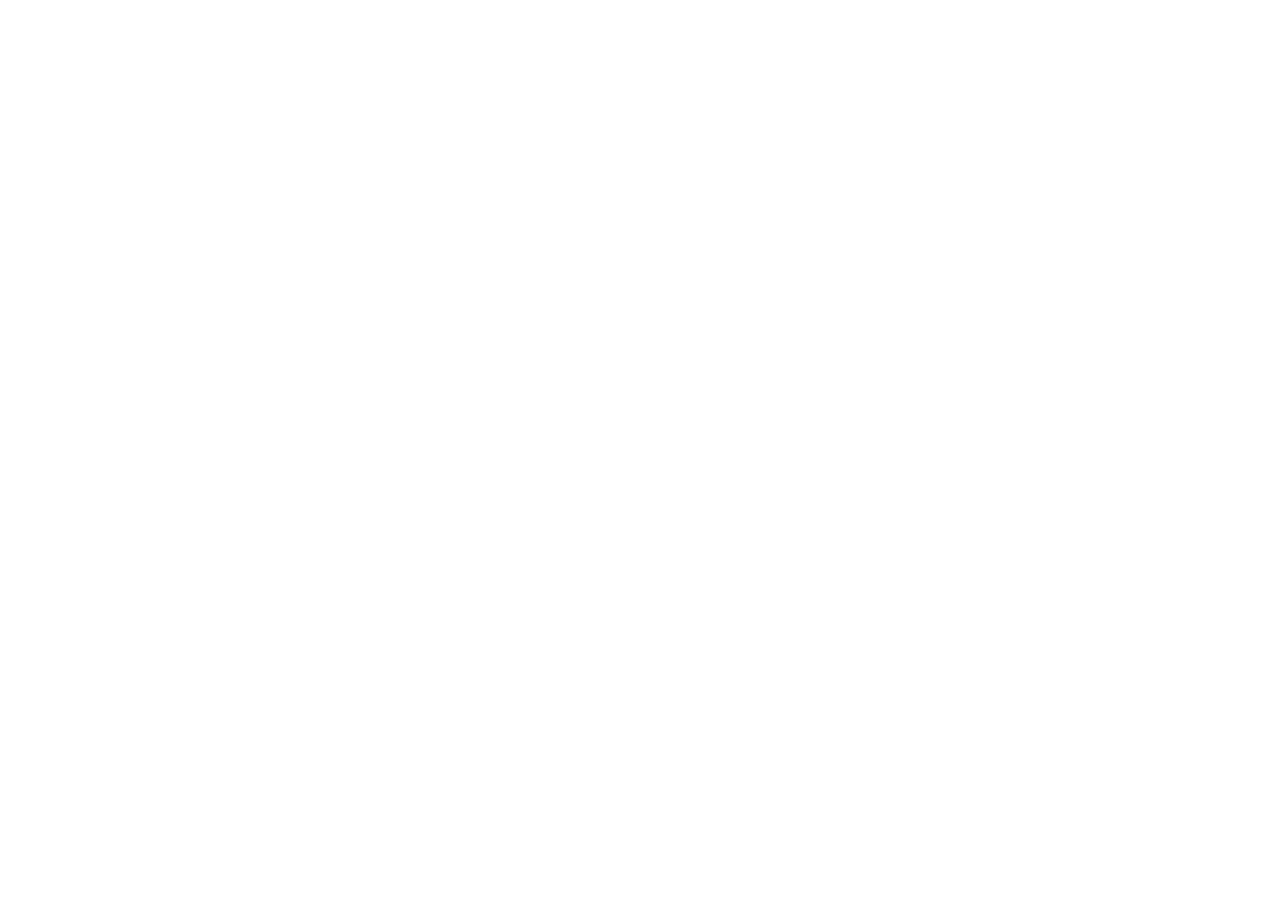
==== index.html @ b9d65237 "START" ====
<!DOCTYPE html>
<html lang="ru">
<head>
    <meta charset="UTF-8">
    <title>Старт верстки сайта</title>
    <meta http-equiv="X-UA-Compatible" content="IE=edge">
	<meta name="viewport" content="width=device-width, initial-scale=1.0">
	<link rel="stylesheet" href="slick/slick-theme.css">
	<link rel="stylesheet" href="slick/slick.css">
	<link rel="stylesheet" href="css/magnific-popup.css">
	<link rel="stylesheet" href="css/style.css">
	<link rel="stylesheet" href="css/media.css">
	<link rel="shortcut icon"  href="favicon.ico">
</head>
<body>
    
    
    
    
    
    
    
    
    
    
    
    
    
    
    
    
    
    
    
    
    
    
    
    
    
    
    
    
    
    
    
    
    <script src="http://code.jquery.com/jquery-3.3.1.min.js" integrity="sha256-FgpCb/KJQlLNfOu91ta32o/NMZxltwRo8QtmkMRdAu8="
          crossorigin="anonymous"></script>
	<script src="slick/slick.min.js"></script>
	<script src="js/jquery.magnific-popup.min.js"></script>
	<script src=""></script>
	<script src="js/custom.js"></script>
</body>
</html>
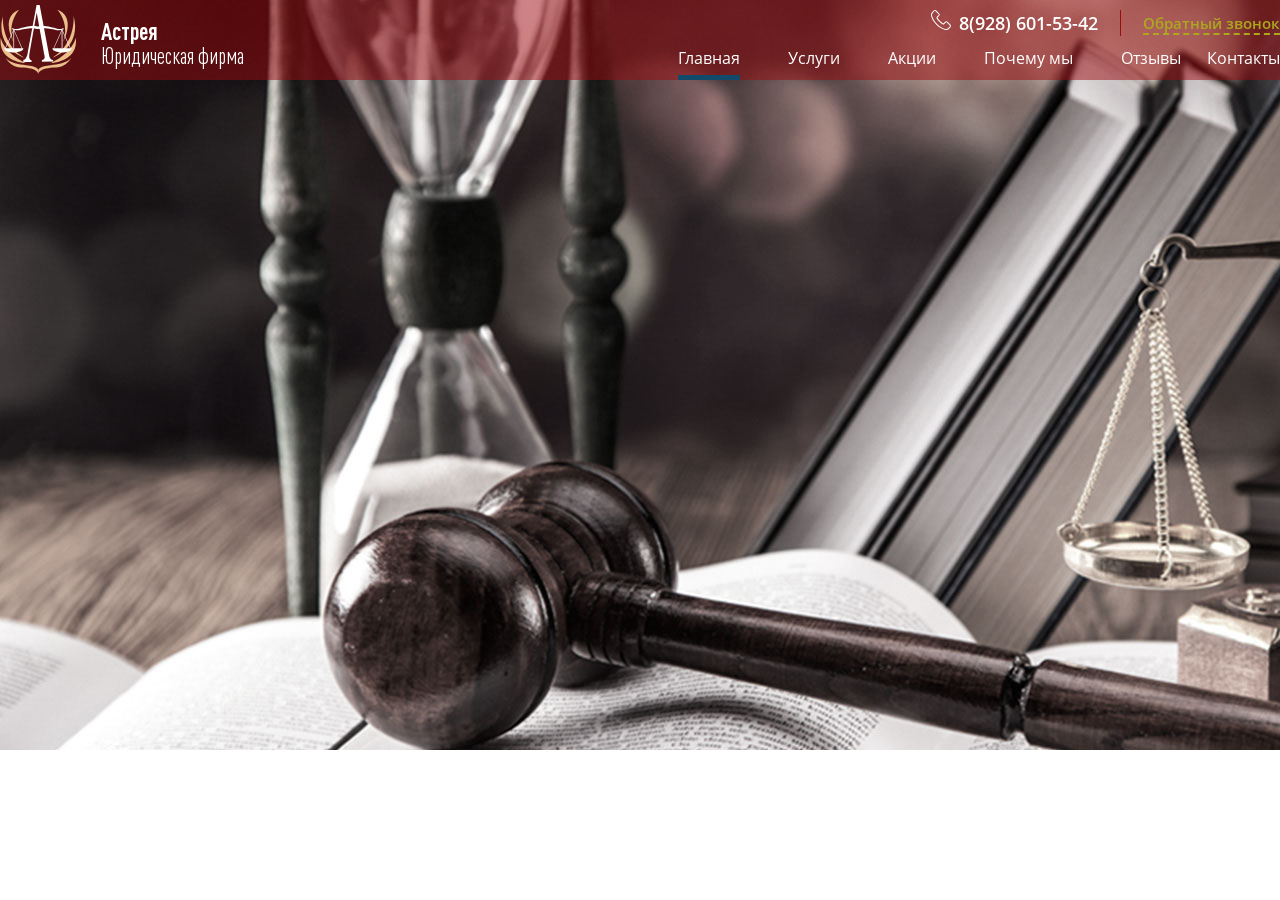
==== commit 31fb147c: "START" ====
--- a/index.html
+++ b/index.html
@@ -13,8 +13,39 @@
 	<link rel="shortcut icon"  href="favicon.ico">
 </head>
 <body>
-    
-    
+	<section id="oneScreen" class="banner-screen">
+	    <header>
+	    	<div class="container flex">
+	    		<div class="logo-block flex">
+	    			<div class="logo"><a href="/"><img src="img/logo.svg" alt=""></a></div>
+	    			<div class="name-company">
+	    				<p>Астрея</p>
+	    				<p>Юридическая фирма</p>
+	    			</div>
+	    		</div>
+	    		<div class="nav-block">
+	    			<div class="phone-num flex">
+	    				<div class="ph"><a href="tel:8(928) 601-53-42"><img src="img/telephone.svg" alt="" class="ico">8(928) 601-53-42</a></div>
+	    				<div class="call-back">
+	    					<a href="">Обратный звонок</a>
+	    				</div>
+	    			</div>
+	    			<div class="main-menu">
+	    				<nav>
+	    					<ul>
+	    						<li class="active"><a href="#oneScreen">Главная</a></li>
+	    						<li><a href="#twoScreen">Услуги</a></li>
+	    						<li><a href="#threeScreen">Акции</a></li>
+	    						<li><a href="#fourScreen">Почему мы</a></li>
+	    						<li><a href="#fiveScreen">Отзывы</a></li>
+	    						<li><a href="#sixScreen">Контакты</a></li>
+	    					</ul>
+	    				</nav>
+	    			</div>
+	    		</div>
+	    	</div>
+	    </header>
+    </section>
     
     
     
--- a/css/style.css
+++ b/css/style.css
@@ -0,0 +1,315 @@
+/* NORMALIZE */
+/* ================================================ */
+html, body, div, span, applet, main, object, iframe, h1, h2, h3, h4, h5, h6, p, blockquote, pre, a, abbr, acronym, address, big, cite, code, del, dfn, em, img, ins, kbd, q, s, samp, small, strike, strong, sub, sup, tt, var, b, u, i, center, dl, dt, dd, ol, ul, li, fieldset, form, label, legend, table, caption, tbody, tfoot, thead, tr, th, td, article, aside, canvas, details, embed, figure, figcaption, footer, header, hgroup, menu, nav, output, ruby, section, summary, time, mark, audio, video {
+  margin: 0;
+  padding: 0;
+  border: 0;
+  font-size: 100%;
+}
+
+/* HTML5 display-role reset for older browsers */
+article, aside, details, main, figcaption, figure, footer, header, hgroup, menu, nav, section {
+  display: block;
+}
+
+body {
+  margin: 0px;
+  padding: 0px;
+  font-family: Arial, Tahoma, sans-serif;
+  line-height: 1;
+  background-color: #ffffff;
+  height: 100%;
+  position: relative;
+  font-size: 14px;
+  -webkit-font-smoothing: antialiased;
+  -moz-osx-font-smoothing: grayscale;
+}
+
+blockquote, q {
+  quotes: none;
+}
+
+blockquote:before, blockquote:after {
+  content: "";
+  content: none;
+}
+
+q:before, q:after {
+  content: "";
+  content: none;
+}
+
+table {
+  border-collapse: collapse;
+  border-width: 0px;
+  padding: 0px;
+  margin: 0px;
+}
+
+html {
+  height: 100%;
+  -webkit-text-size-adjust: none;
+  -ms-text-size-adjust: none;
+}
+
+input, textarea {
+  color: #333;
+  outline: none;
+  border-radius: 0;
+  -moz-border-radius: 0;
+  -webkit-border-radius: 0;
+  -webkit-appearance: none;
+}
+
+input[type="button"], input[type="submit"] {
+  cursor: pointer;
+  -webkit-appearance: none;
+  outline: none;
+}
+
+button {
+  cursor: pointer;
+  -webkit-appearance: none;
+  outline: none;
+}
+
+td, form {
+  margin: 0px;
+  padding: 0px;
+}
+
+a {
+  color: #000100;
+  transition: all 0.3s linear;
+  text-decoration: none;
+  outline: none;
+  -webkit-tap-highlight-color: transparent;
+  -webkit-tap-highlight-color: transparent;
+}
+
+* {
+  box-sizing: border-box;
+}
+
+*:before, *:after {
+  box-sizing: border-box;
+}
+
+.clearfix:after {
+  content: "";
+  display: block;
+  height: 0;
+  clear: both;
+  visibility: hidden;
+}
+
+@font-face {
+  font-family: "Open Sans";
+  src: url("../fonts/OpenSans-Bold.eot");
+  src: url("../fonts/OpenSans-Bold.eot") format("eot"), url("../fonts/OpenSans-Bold.ttf") format("truetype");
+  font-weight: bold;
+  font-style: normal;
+}
+@font-face {
+  font-family: "Open Sans";
+  src: url("../fonts/OpenSans-Italic.eot");
+  src: url("../fonts/OpenSans-Italic.eot") format("eot"), url("../fonts/OpenSans-Italic.ttf") format("truetype");
+  font-weight: normal;
+  font-style: italic;
+}
+@font-face {
+  font-family: "Open Sans";
+  src: url("../fonts/OpenSans-Light.eot");
+  src: url("../fonts/OpenSans-Light.eot") format("eot"), url("../fonts/OpenSans-Light.ttf") format("truetype");
+  font-weight: 300;
+  font-style: normal;
+}
+@font-face {
+  font-family: "Open Sans";
+  src: url("../fonts/OpenSans-Regular.eot");
+  src: url("../fonts/OpenSans-Regular.eot") format("eot"), url("../fonts/OpenSans-Regular.ttf") format("truetype");
+  font-weight: normal;
+  font-style: normal;
+}
+@font-face {
+  font-family: "Open Sans";
+  src: url("../fonts/OpenSans-SemiBold.eot");
+  src: url("../fonts/OpenSans-SemiBold.eot") format("eot"), url("../fonts/OpenSans-SemiBold.ttf") format("truetype");
+  font-weight: 600;
+  font-style: normal;
+}
+@font-face {
+  font-family: "DIN Pro Condensed";
+  src: url("../fonts/DINPro-CondensedBold.eot");
+  src: url("../fonts/DINPro-CondensedBold.eot") format("eot"), url("../fonts/DINPro-CondensedBold.ttf") format("truetype");
+  font-weight: 600;
+  font-style: normal;
+}
+@font-face {
+  font-family: "DIN Pro Condensed";
+  src: url("../fonts/DINPro-CondensedRegular.eot");
+  src: url("../fonts/DINPro-CondensedRegular.eot") format("eot"), url("../fonts/DINPro-CondensedRegular.ttf") format("truetype");
+  font-weight: normal;
+  font-style: normal;
+}
+@font-face {
+  font-family: "Philosopher";
+  src: url("../fonts/Philosopher-Bold.eot");
+  src: url("../fonts/Philosopher-Bold.eot") format("eot"), url("../fonts/Philosopher-Bold.ttf") format("truetype");
+  font-weight: bold;
+  font-style: normal;
+}
+body {
+  font-family: "Open Sans", Tahoma, sans-serif;
+  line-height: 1.5em;
+  background-color: #ffffff;
+  height: 100%;
+  position: relative;
+  font-size: 1rem;
+  -webkit-font-smoothing: antialiased;
+  -moz-osx-font-smoothing: grayscale;
+}
+
+.flex {
+  display: flex;
+  justify-content: space-between;
+  align-items: center;
+}
+
+.container {
+  max-width: 1280px;
+  width: 100%;
+  margin-left: auto;
+  margin-right: auto;
+}
+
+.ttl {
+  text-align: center;
+  margin-left: auto;
+  margin-right: auto;
+}
+.ttl h1 {
+  font-size: 3.25rem;
+  font-weight: bold;
+}
+.ttl h2 {
+  font-size: 1.5625rem;
+  font-weight: bold;
+}
+.ttl h3 {
+  font-size: 1.125rem;
+  font-weight: bold;
+}
+
+.btn {
+  text-align: center;
+  margin-left: auto;
+  margin-right: auto;
+}
+.btn button {
+  font-size: 1rem;
+  font-weight: 600;
+}
+
+section.banner-screen {
+  color: #fff;
+  width: 100%;
+  background: url(../img/bg-1.jpg);
+  min-height: 750px;
+}
+section.banner-screen header {
+  min-height: 80px;
+  background: rgba(158, 11, 15, 0.5);
+}
+section.banner-screen header .logo-block {
+  margin-top: 5px;
+}
+section.banner-screen header .logo-block .name-company {
+  margin-left: 25px;
+}
+section.banner-screen header .logo-block .name-company p:first-child {
+  font-family: "DIN Pro Condensed";
+  font-size: 24px;
+  font-weight: bold;
+  line-height: 28px;
+}
+section.banner-screen header .logo-block .name-company p {
+  font-family: "DIN Pro Condensed";
+  font-size: 22px;
+  font-weight: 400;
+  line-height: 23px;
+}
+section.banner-screen header .nav-block .phone-num {
+  justify-content: flex-end;
+}
+section.banner-screen header .nav-block .phone-num .ph a {
+  color: #ffffff;
+  font-family: "Open Sans";
+  font-size: 18px;
+  font-weight: 600;
+  line-height: 21px;
+  transition: all 0.4s;
+}
+section.banner-screen header .nav-block .phone-num .ph a:hover {
+  color: #c4e4ff;
+  text-decoration: underline;
+}
+section.banner-screen header .nav-block .phone-num .ph .ico {
+  margin-right: 8px;
+}
+section.banner-screen header .nav-block .phone-num .call-back a {
+  color: #aba81d;
+  font-family: "Open Sans";
+  font-size: 15px;
+  font-weight: 600;
+  line-height: 18px;
+  border-bottom: 2px dashed #aba81d;
+  transition: all 0.4s;
+}
+section.banner-screen header .nav-block .phone-num .call-back a:hover {
+  color: #f1ee60;
+  border-bottom: 2px dashed #f1ee60;
+}
+section.banner-screen header .nav-block .phone-num > div:last-child {
+  padding-left: 22px;
+}
+section.banner-screen header .nav-block .phone-num > div:first-child {
+  padding-right: 22px;
+  border-right: 1px solid #9e0b0f;
+}
+section.banner-screen header .nav-block .main-menu {
+  margin-top: 10px;
+}
+section.banner-screen header .nav-block .main-menu nav ul li {
+  list-style: none;
+  margin: 0 22px;
+  display: inline-block;
+  transition: all 0.4s;
+  position: relative;
+}
+section.banner-screen header .nav-block .main-menu nav ul li a {
+  color: #ffffff;
+  font-family: "Open Sans";
+  line-height: 19px;
+}
+section.banner-screen header .nav-block .main-menu nav ul li:last-child {
+  margin: 0;
+}
+section.banner-screen header .nav-block .main-menu nav ul li.active:before {
+  position: absolute;
+  content: "";
+  left: 0;
+  right: 0;
+  bottom: -10px;
+  height: 5px;
+  background: #124a6b;
+}
+section.banner-screen header .nav-block .main-menu nav ul li:hover:before {
+  position: absolute;
+  content: "";
+  left: 0;
+  right: 0;
+  bottom: -10px;
+  height: 5px;
+  background: #124a6b;
+}
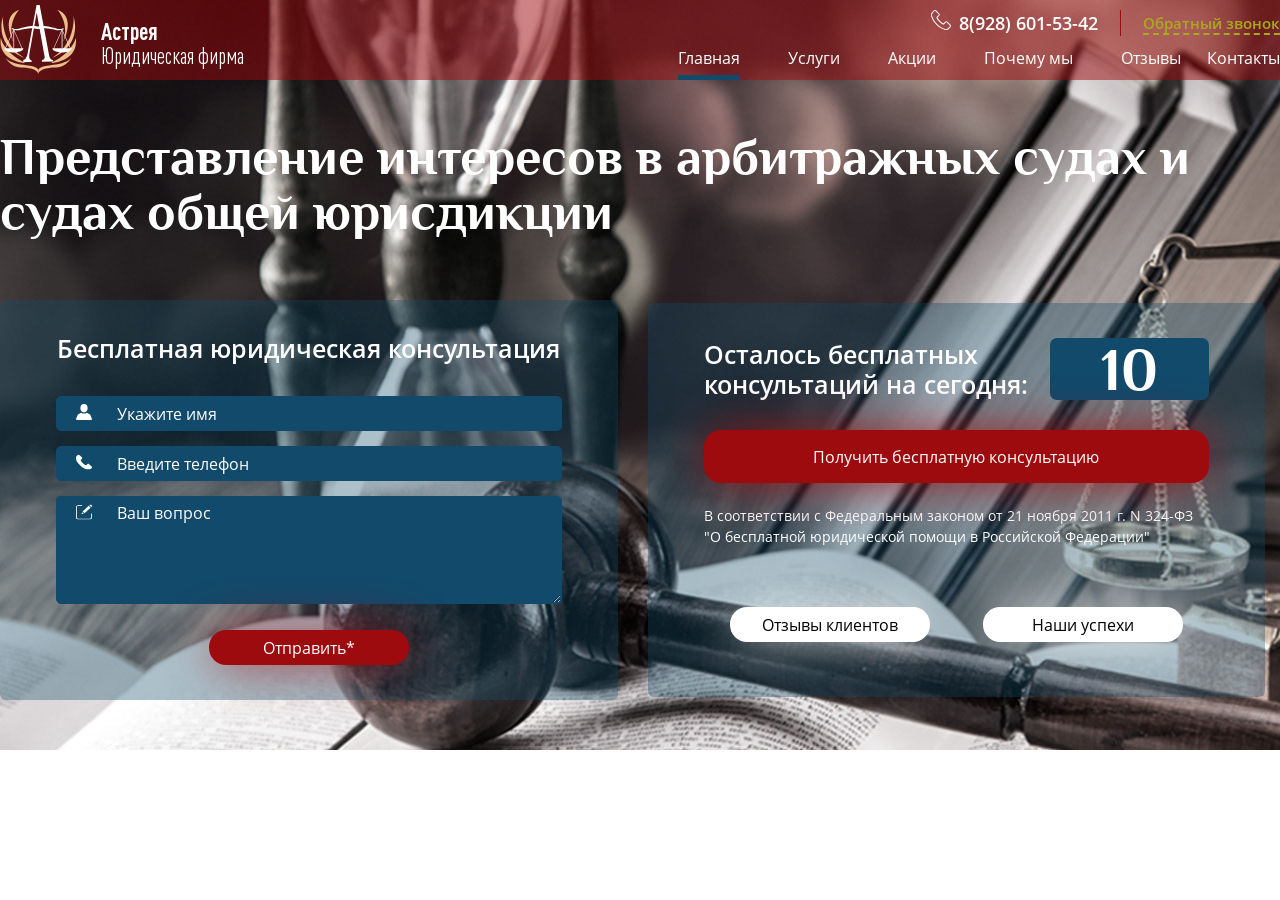
==== commit 29f5b9a1: "14122018" ====
--- a/index.html
+++ b/index.html
@@ -45,6 +45,44 @@
 	    		</div>
 	    	</div>
 	    </header>
+	    <div class="one-screen-banner">
+	    	<div class="container">
+	    		<div class="ttl main-ttl">
+	    			<h1>Представление интересов в арбитражных судах и судах общей юрисдикции</h1>
+	    		</div>
+	    		<div class="forms-block flex">
+	    			<div class="form-pol">
+	    				<form action="">
+		    				<div class="ttl form-ttl">
+		    					<h2>Бесплатная юридическая консультация</h2>
+		    				</div>
+		    				<fieldset><span><img src="img/usr.svg" alt=""></span><input type="text" placeholder="Укажите имя"></fieldset>
+		    				<fieldset><span><img src="img/call-answer.svg" alt=""></span><input type="text" placeholder="Введите телефон"></fieldset>
+		    				<fieldset><span><img src="img/edit.svg" alt=""></span><textarea name="" placeholder="Ваш вопрос"></textarea></fieldset>
+		    				<div class="btn">
+		    					<button>Отправить*</button>
+		    				</div>
+	    				</form>
+	    			</div>
+	    			<div class="form-pol">
+	    				<div class="info-block">
+	    					<div class="orders flex">
+	    						<span class="desc"><h2>Осталось бесплатных<br>консультаций на сегодня:</h2></span>
+	    						<span class="num">10</span>
+	    					</div>
+	    					<div class="btn-info">
+	    						<div class="btn"><button>Получить бесплатную консультацию</button></div>
+	    						<p class="offer">В соответствии с Федеральным законом от 21 ноября 2011 г. N 324-ФЗ "О бесплатной юридической помощи в Российской Федерации"</p>
+	    					</div>
+	    					<div class="btns flex">
+	    						<div class="btn btn-fast"><button>Отзывы клиентов</button></div>
+	    						<div class="btn btn-fast"><button>Наши успехи</button></div>
+	    					</div>
+	    				</div>
+	    			</div>
+	    		</div>
+	    	</div>
+	    </div>
     </section>
     
     
--- a/css/style.css
+++ b/css/style.css
@@ -159,6 +159,46 @@
   font-weight: bold;
   font-style: normal;
 }
+input::-webkit-input-placeholder {
+  color: #fff;
+  font-size: 1rem;
+}
+
+input::-moz-placeholder {
+  color: #fff;
+  font-size: 1rem;
+}
+
+input:-moz-placeholder {
+  color: #fff;
+  font-size: 1rem;
+}
+
+input:-ms-input-placeholder {
+  color: #fff;
+  font-size: 1rem;
+}
+
+textarea::-webkit-input-placeholder {
+  color: #fff;
+  font-size: 1rem;
+}
+
+textarea::-moz-placeholder {
+  color: #fff;
+  font-size: 1rem;
+}
+
+textarea:-moz-placeholder {
+  color: #fff;
+  font-size: 1rem;
+}
+
+textarea:-ms-input-placeholder {
+  color: #fff;
+  font-size: 1rem;
+}
+
 body {
   font-family: "Open Sans", Tahoma, sans-serif;
   line-height: 1.5em;
@@ -184,7 +224,7 @@
 }
 
 .ttl {
-  text-align: center;
+  text-align: left;
   margin-left: auto;
   margin-right: auto;
 }
@@ -194,11 +234,24 @@
 }
 .ttl h2 {
   font-size: 1.5625rem;
-  font-weight: bold;
+  font-weight: 600;
+  line-height: 1.625rem;
 }
 .ttl h3 {
   font-size: 1.125rem;
   font-weight: bold;
+}
+
+.main-ttl h1 {
+  color: #ffffff;
+  font-family: Philosopher;
+  font-weight: bold;
+  line-height: 55px;
+}
+
+.offer {
+  font-size: 14px;
+  line-height: 1.5;
 }
 
 .btn {
@@ -207,8 +260,58 @@
   margin-right: auto;
 }
 .btn button {
-  font-size: 1rem;
-  font-weight: 600;
+  background: #9e0b0f;
+  min-width: 200px;
+  display: inline-block;
+  font-family: 'interstate', monospace;
+  color: #fff;
+  font-size: 1rem;
+  font-family: "Open Sans";
+  border: none;
+  text-align: center;
+  text-decoration: none;
+  position: relative;
+  z-index: 1;
+  height: 35px;
+  border-radius: 17px;
+  overflow: hidden;
+  box-shadow: 0 0 50px -5px #9e0b0f;
+  transition: box-shadow 6s;
+}
+.btn button:after, .btn button:before {
+  content: '';
+  position: absolute;
+  left: -50%;
+  right: -50%;
+  height: 0;
+  padding-bottom: 200%;
+  background: #7b171a;
+  top: 0;
+  z-index: -1;
+  border-radius: 230px;
+  transition: background 6s, -webkit-transform 2.5s;
+  transition: transform 2.5s, background 6s;
+  transition: transform 2.5s, background 6s, -webkit-transform 2.5s;
+}
+.btn button:after {
+  border-top-right-radius: 40%;
+  border-bottom-left-radius: 40%;
+  -webkit-transform: translate3d(-5%, 6em, 0) rotate(-45deg);
+          transform: translate3d(-5%, 6em, 0) rotate(-45deg);
+}
+.btn button:before {
+  border-bottom-right-radius: 40%;
+  border-top-left-radius: 40%;
+  -webkit-transform: translate3d(5%, 6em, 0) rotate(0deg);
+          transform: translate3d(5%, 6em, 0) rotate(0deg);
+}
+.btn button:hover, .btn button:focus {
+  box-shadow: 0 0 50px -5px #3f0406;
+}
+.btn button:hover:before, .btn button:hover:after, .btn button:focus:before, .btn button:focus:after {
+  -webkit-transform: translate3d(0, -5em, 0) rotate(180deg);
+          transform: translate3d(0, -5em, 0) rotate(180deg);
+  background: #7b171a;
 }
 
 section.banner-screen {
@@ -313,3 +416,115 @@
   height: 5px;
   background: #124a6b;
 }
+section.banner-screen .one-screen-banner .main-ttl {
+  margin-top: 50px;
+}
+section.banner-screen .one-screen-banner .forms-block {
+  margin-top: 60px;
+}
+section.banner-screen .one-screen-banner .forms-block .form-pol {
+  width: 50%;
+  min-height: 394px;
+  border-radius: 6px;
+  background-color: rgba(18, 74, 105, 0.35);
+  margin-right: 15px;
+  padding: 35px 56px;
+}
+section.banner-screen .one-screen-banner .forms-block .form-pol form {
+  display: flex;
+  flex-direction: column;
+}
+section.banner-screen .one-screen-banner .forms-block .form-pol form input {
+  width: 100%;
+  height: 35px;
+  border-radius: 5px;
+  border: 1px solid #124a6b;
+  background-color: #124a6b;
+  margin-bottom: 15px;
+  padding: 0 10px 0 60px;
+  color: #fff;
+  font-size: 16px;
+  font-family: "Open Sans";
+}
+section.banner-screen .one-screen-banner .forms-block .form-pol form textarea {
+  width: 100%;
+  height: 108px;
+  border-radius: 5px;
+  border: 1px solid #124a6b;
+  background-color: #124a6b;
+  margin-bottom: 20px;
+  padding: 5px 10px 0 60px;
+  color: #fff;
+  font-size: 16px;
+  font-family: "Open Sans";
+}
+section.banner-screen .one-screen-banner .forms-block .form-pol form fieldset {
+  position: relative;
+}
+section.banner-screen .one-screen-banner .forms-block .form-pol form fieldset span {
+  position: absolute;
+  top: 6px;
+  left: 20px;
+}
+section.banner-screen .one-screen-banner .forms-block .form-pol form .form-ttl {
+  margin-bottom: 35px;
+}
+section.banner-screen .one-screen-banner .forms-block .form-pol:first-child {
+  margin-right: 15px;
+}
+section.banner-screen .one-screen-banner .forms-block .form-pol:last-child {
+  margin-left: 15px;
+}
+section.banner-screen .one-screen-banner .info-block .orders .desc h2 {
+  font-family: "Open Sans";
+  font-size: 25px;
+  font-weight: 600;
+  line-height: 26px;
+  line-height: 1.9rem;
+}
+section.banner-screen .one-screen-banner .info-block .orders .num {
+  font-family: Philosopher;
+  font-size: 61px;
+  font-weight: 700;
+  line-height: 64px;
+  width: 159px;
+  height: 62px;
+  border-radius: 7px;
+  background-color: #124a6b;
+  text-align: center;
+}
+section.banner-screen .one-screen-banner .info-block .btn-info {
+  margin-top: 30px;
+}
+section.banner-screen .one-screen-banner .info-block .btn-info .btn button {
+  width: 100%;
+  height: 53px;
+  border-radius: 17px;
+  background-color: #9e0b0f;
+}
+section.banner-screen .one-screen-banner .info-block .btn-info .offer {
+  margin-top: 22px;
+}
+section.banner-screen .one-screen-banner .info-block .btns {
+  margin-top: 60px;
+}
+section.banner-screen .one-screen-banner .info-block .btns .btn-fast button {
+  background: #fff;
+  color: #000;
+  box-shadow: 0 0 50px -5px #fff;
+}
+section.banner-screen .one-screen-banner .info-block .btns .btn-fast button:after, section.banner-screen .one-screen-banner .info-block .btns .btn-fast button:before {
+  content: '';
+  position: absolute;
+  left: -50%;
+  right: -50%;
+  height: 0;
+  padding-bottom: 200%;
+  background: #d8e9ff;
+  top: 0;
+  z-index: -1;
+  border-radius: 230px;
+  transition: background 6s, -webkit-transform 2.5s;
+  transition: transform 2.5s, background 6s;
+  transition: transform 2.5s, background 6s, -webkit-transform 2.5s;
+}
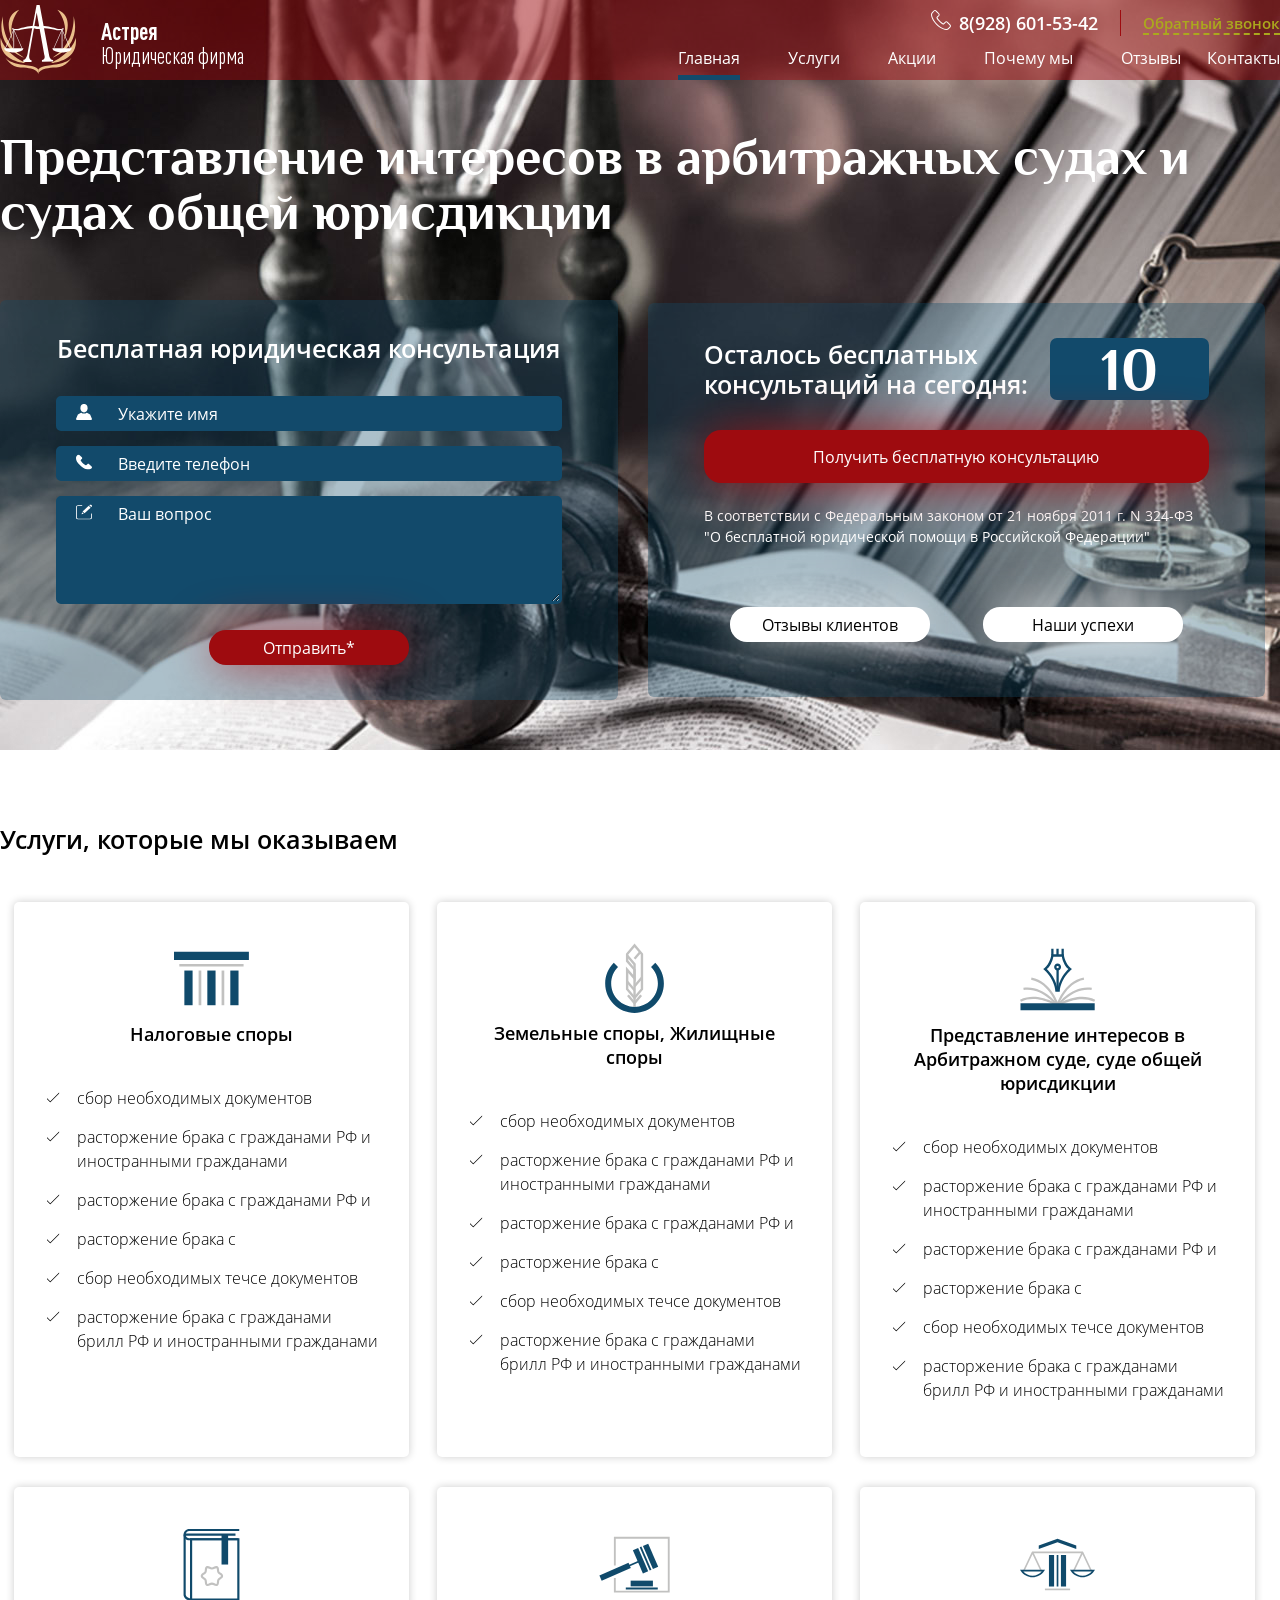
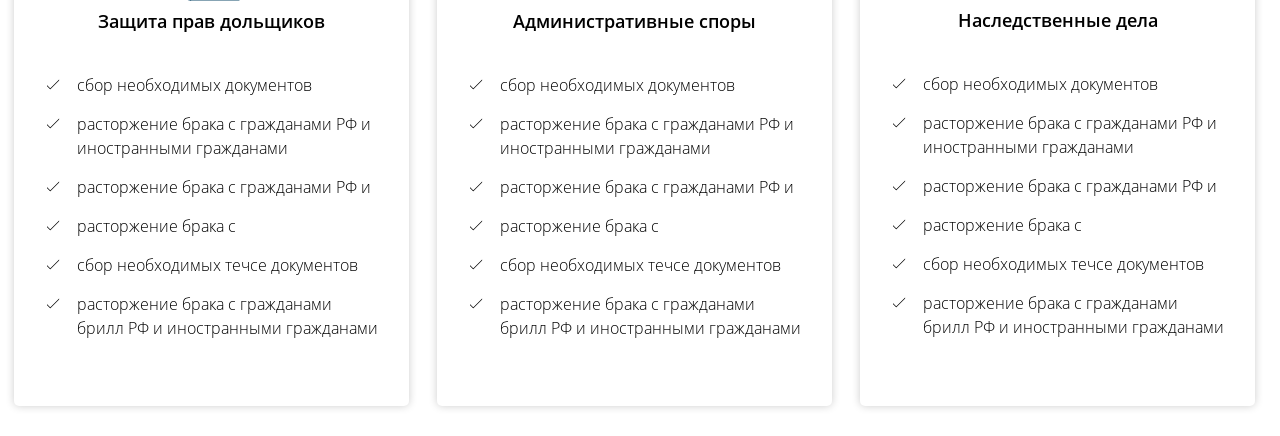
==== commit d60f415d: "14122018" ====
--- a/index.html
+++ b/index.html
@@ -84,6 +84,111 @@
 	    	</div>
 	    </div>
     </section>
+    <section id="twoScreen" class="services">
+    	<div class="container">
+    		<div class="ttl marg-block">
+    			<h2>Услуги, которые мы оказываем</h2>
+    		</div>
+    		<div class="service-flex marg-ttl">
+    			<div class="item">
+    				<div class="ico"><img src="img/ico-1.svg" alt=""></div>
+    				<div class="ttl">
+    					<h3>Налоговые споры</h3>
+    				</div>
+    				<div class="list">
+    					<ul>
+    						<li>сбор необходимых документов</li>
+    						<li>расторжение брака с гражданами РФ и иностранными гражданами</li>
+    						<li>расторжение брака с гражданами РФ и</li>
+    						<li>расторжение брака с</li>
+    						<li>сбор необходимых течсе документов</li>
+    						<li>расторжение брака с гражданами брилл РФ и иностранными гражданами</li>
+    					</ul>
+    				</div>
+    			</div>
+    			<div class="item">
+    				<div class="ico"><img src="img/ico-2.svg" alt=""></div>
+    				<div class="ttl">
+    					<h3>Земельные споры, Жилищные споры</h3>
+    				</div>
+    				<div class="list">
+    					<ul>
+    						<li>сбор необходимых документов</li>
+    						<li>расторжение брака с гражданами РФ и иностранными гражданами</li>
+    						<li>расторжение брака с гражданами РФ и</li>
+    						<li>расторжение брака с</li>
+    						<li>сбор необходимых течсе документов</li>
+    						<li>расторжение брака с гражданами брилл РФ и иностранными гражданами</li>
+    					</ul>
+    				</div>
+    			</div>
+    			<div class="item">
+    				<div class="ico"><img src="img/ico-3.svg" alt=""></div>
+    				<div class="ttl">
+    					<h3>Представление интересов в Арбитражном суде, суде общей юрисдикции</h3>
+    				</div>
+    				<div class="list">
+    					<ul>
+    						<li>сбор необходимых документов</li>
+    						<li>расторжение брака с гражданами РФ и иностранными гражданами</li>
+    						<li>расторжение брака с гражданами РФ и</li>
+    						<li>расторжение брака с</li>
+    						<li>сбор необходимых течсе документов</li>
+    						<li>расторжение брака с гражданами брилл РФ и иностранными гражданами</li>
+    					</ul>
+    				</div>
+    			</div>
+    			<div class="item">
+    				<div class="ico"><img src="img/ico-4.svg" alt=""></div>
+    				<div class="ttl">
+    					<h3>Защита прав дольщиков</h3>
+    				</div>
+    				<div class="list">
+    					<ul>
+    						<li>сбор необходимых документов</li>
+    						<li>расторжение брака с гражданами РФ и иностранными гражданами</li>
+    						<li>расторжение брака с гражданами РФ и</li>
+    						<li>расторжение брака с</li>
+    						<li>сбор необходимых течсе документов</li>
+    						<li>расторжение брака с гражданами брилл РФ и иностранными гражданами</li>
+    					</ul>
+    				</div>
+    			</div>
+    			<div class="item">
+    				<div class="ico"><img src="img/ico-5.svg" alt=""></div>
+    				<div class="ttl">
+    					<h3>Административные споры</h3>
+    				</div>
+    				<div class="list">
+    					<ul>
+    						<li>сбор необходимых документов</li>
+    						<li>расторжение брака с гражданами РФ и иностранными гражданами</li>
+    						<li>расторжение брака с гражданами РФ и</li>
+    						<li>расторжение брака с</li>
+    						<li>сбор необходимых течсе документов</li>
+    						<li>расторжение брака с гражданами брилл РФ и иностранными гражданами</li>
+    					</ul>
+    				</div>
+    			</div>
+    			<div class="item">
+    				<div class="ico"><img src="img/ico-6.svg" alt=""></div>
+    				<div class="ttl">
+    					<h3>Наследственные дела</h3>
+    				</div>
+    				<div class="list">
+    					<ul>
+    						<li>сбор необходимых документов</li>
+    						<li>расторжение брака с гражданами РФ и иностранными гражданами</li>
+    						<li>расторжение брака с гражданами РФ и</li>
+    						<li>расторжение брака с</li>
+    						<li>сбор необходимых течсе документов</li>
+    						<li>расторжение брака с гражданами брилл РФ и иностранными гражданами</li>
+    					</ul>
+    				</div>
+    			</div>
+    		</div>
+    	</div>
+    </section>
     
     
     
--- a/css/style.css
+++ b/css/style.css
@@ -199,6 +199,10 @@
   font-size: 1rem;
 }
 
+input:focus, textarea:focus {
+  border-color: #2172a2 !important;
+}
+
 body {
   font-family: "Open Sans", Tahoma, sans-serif;
   line-height: 1.5em;
@@ -239,11 +243,11 @@
 }
 .ttl h3 {
   font-size: 1.125rem;
-  font-weight: bold;
+  font-weight: 600;
 }
 
 .main-ttl h1 {
-  color: #ffffff;
+  color: #fff;
   font-family: Philosopher;
   font-weight: bold;
   line-height: 55px;
@@ -314,6 +318,14 @@
   background: #7b171a;
 }
 
+.marg-block {
+  margin-top: 76px;
+}
+
+.marg-ttl {
+  margin-top: 50px;
+}
+
 section.banner-screen {
   color: #fff;
   width: 100%;
@@ -438,7 +450,7 @@
   width: 100%;
   height: 35px;
   border-radius: 5px;
-  border: 1px solid #124a6b;
+  border: 2px solid #124a6b;
   background-color: #124a6b;
   margin-bottom: 15px;
   padding: 0 10px 0 60px;
@@ -450,7 +462,7 @@
   width: 100%;
   height: 108px;
   border-radius: 5px;
-  border: 1px solid #124a6b;
+  border: 2px solid #124a6b;
   background-color: #124a6b;
   margin-bottom: 20px;
   padding: 5px 10px 0 60px;
@@ -528,3 +540,44 @@
   transition: transform 2.5s, background 6s;
   transition: transform 2.5s, background 6s, -webkit-transform 2.5s;
 }
+section.services .service-flex {
+  display: flex;
+  flex-wrap: wrap;
+  align-content: space-between;
+}
+section.services .item {
+  max-width: 395px;
+  min-height: 519px;
+  box-shadow: 0 0 8px rgba(0, 0, 0, 0.2);
+  border-radius: 5px;
+  background-color: #fff;
+  margin: 0 14px 30px 14px;
+  text-align: center;
+  padding: 40px 30px;
+}
+section.services .item .ttl {
+  text-align: center;
+}
+section.services .item .list {
+  margin-top: 40px;
+}
+section.services .item .list ul {
+  text-align: left;
+}
+section.services .item .list ul li {
+  font-weight: 300;
+  line-height: 1.5rem;
+  list-style: none;
+  position: relative;
+  margin-left: 33px;
+  margin-bottom: 15px;
+}
+section.services .item .list ul li:before {
+  content: "";
+  position: absolute;
+  top: 5px;
+  left: -30px;
+  height: 13px;
+  width: 13px;
+  background: url(../img/mark.png) no-repeat;
+}
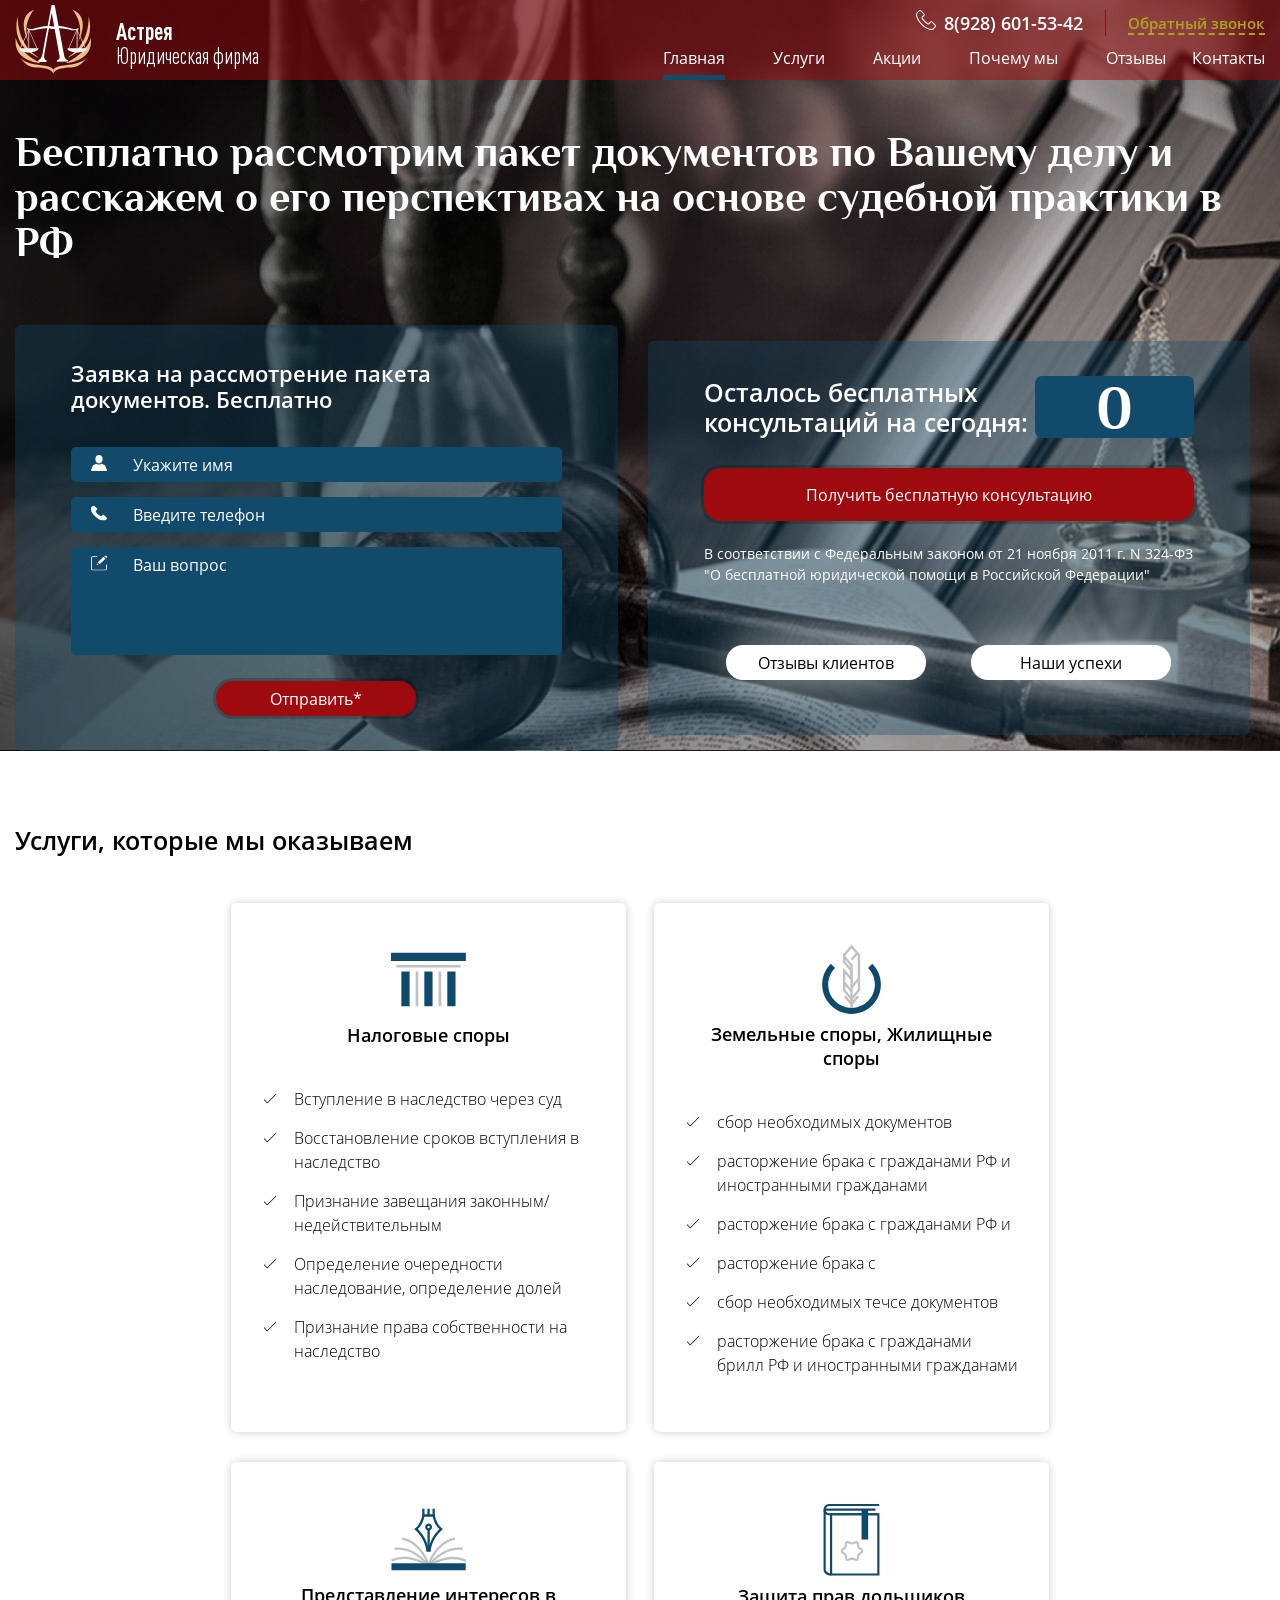
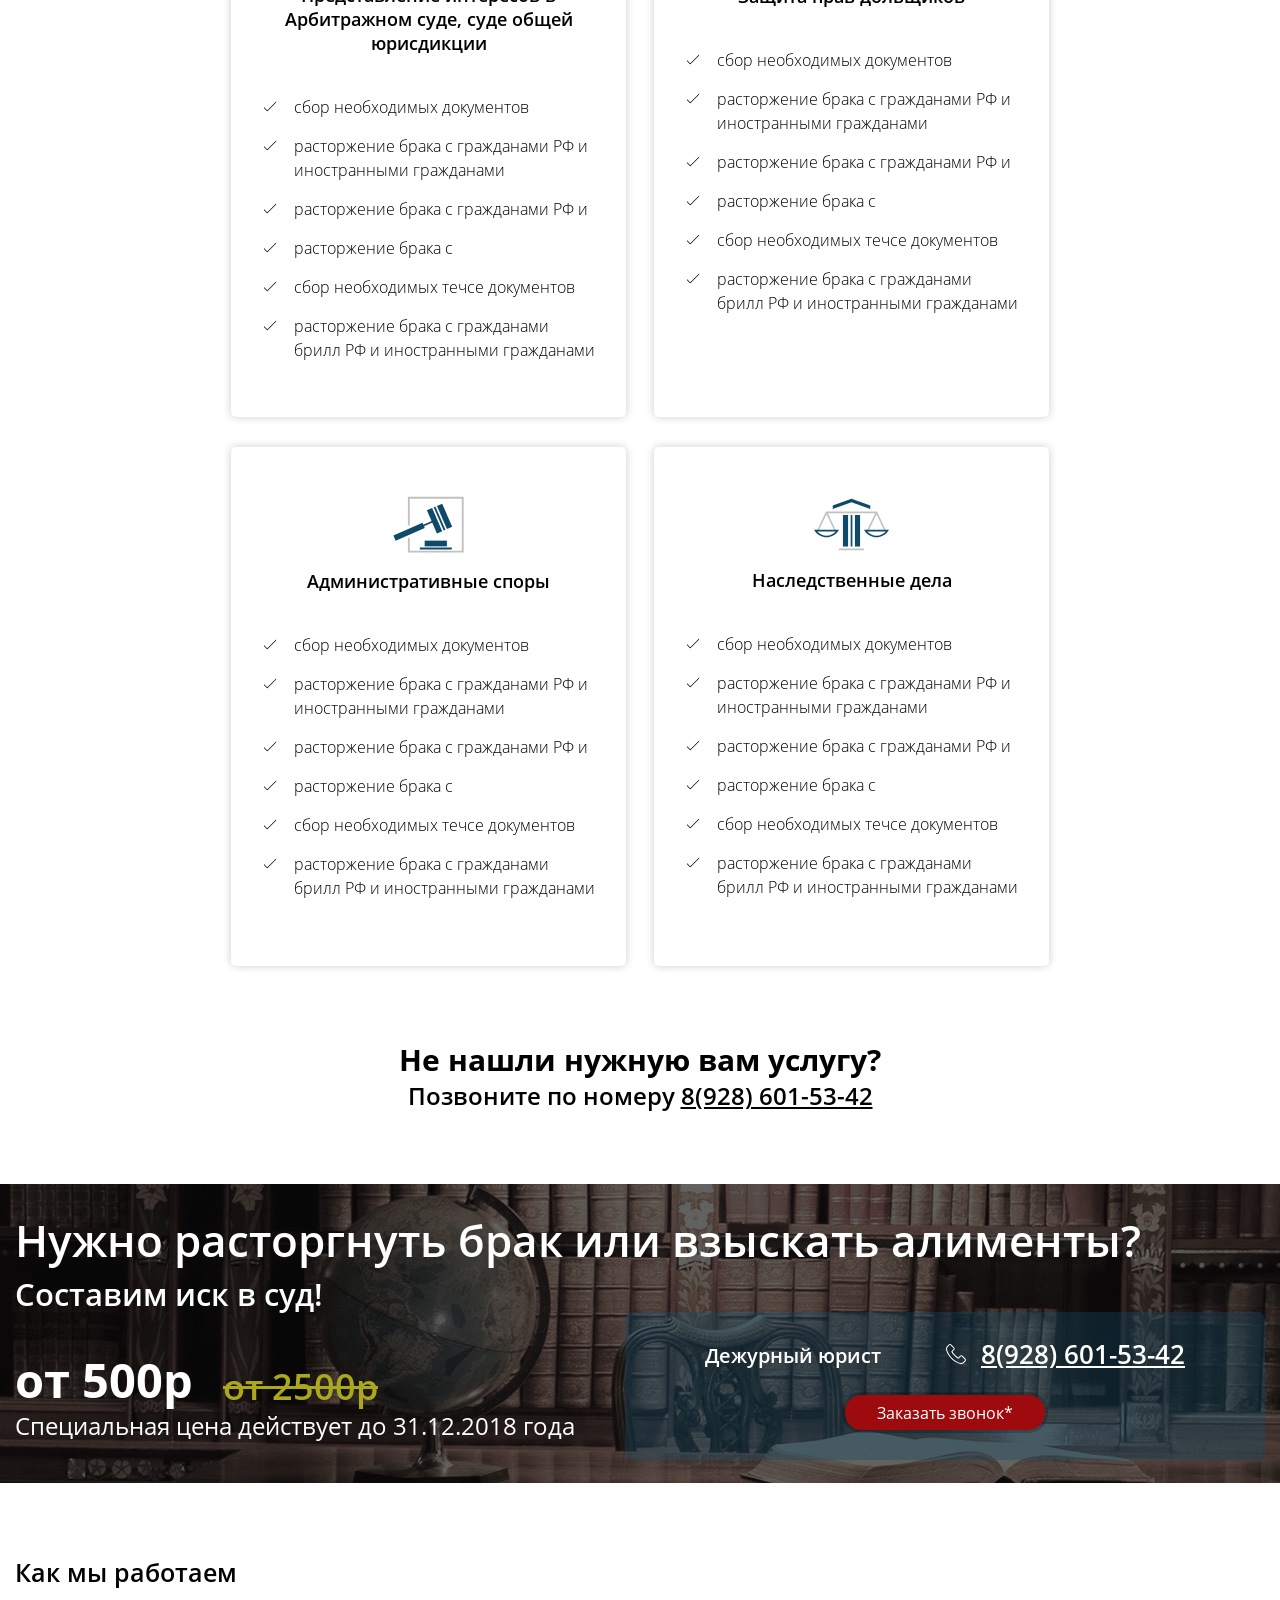
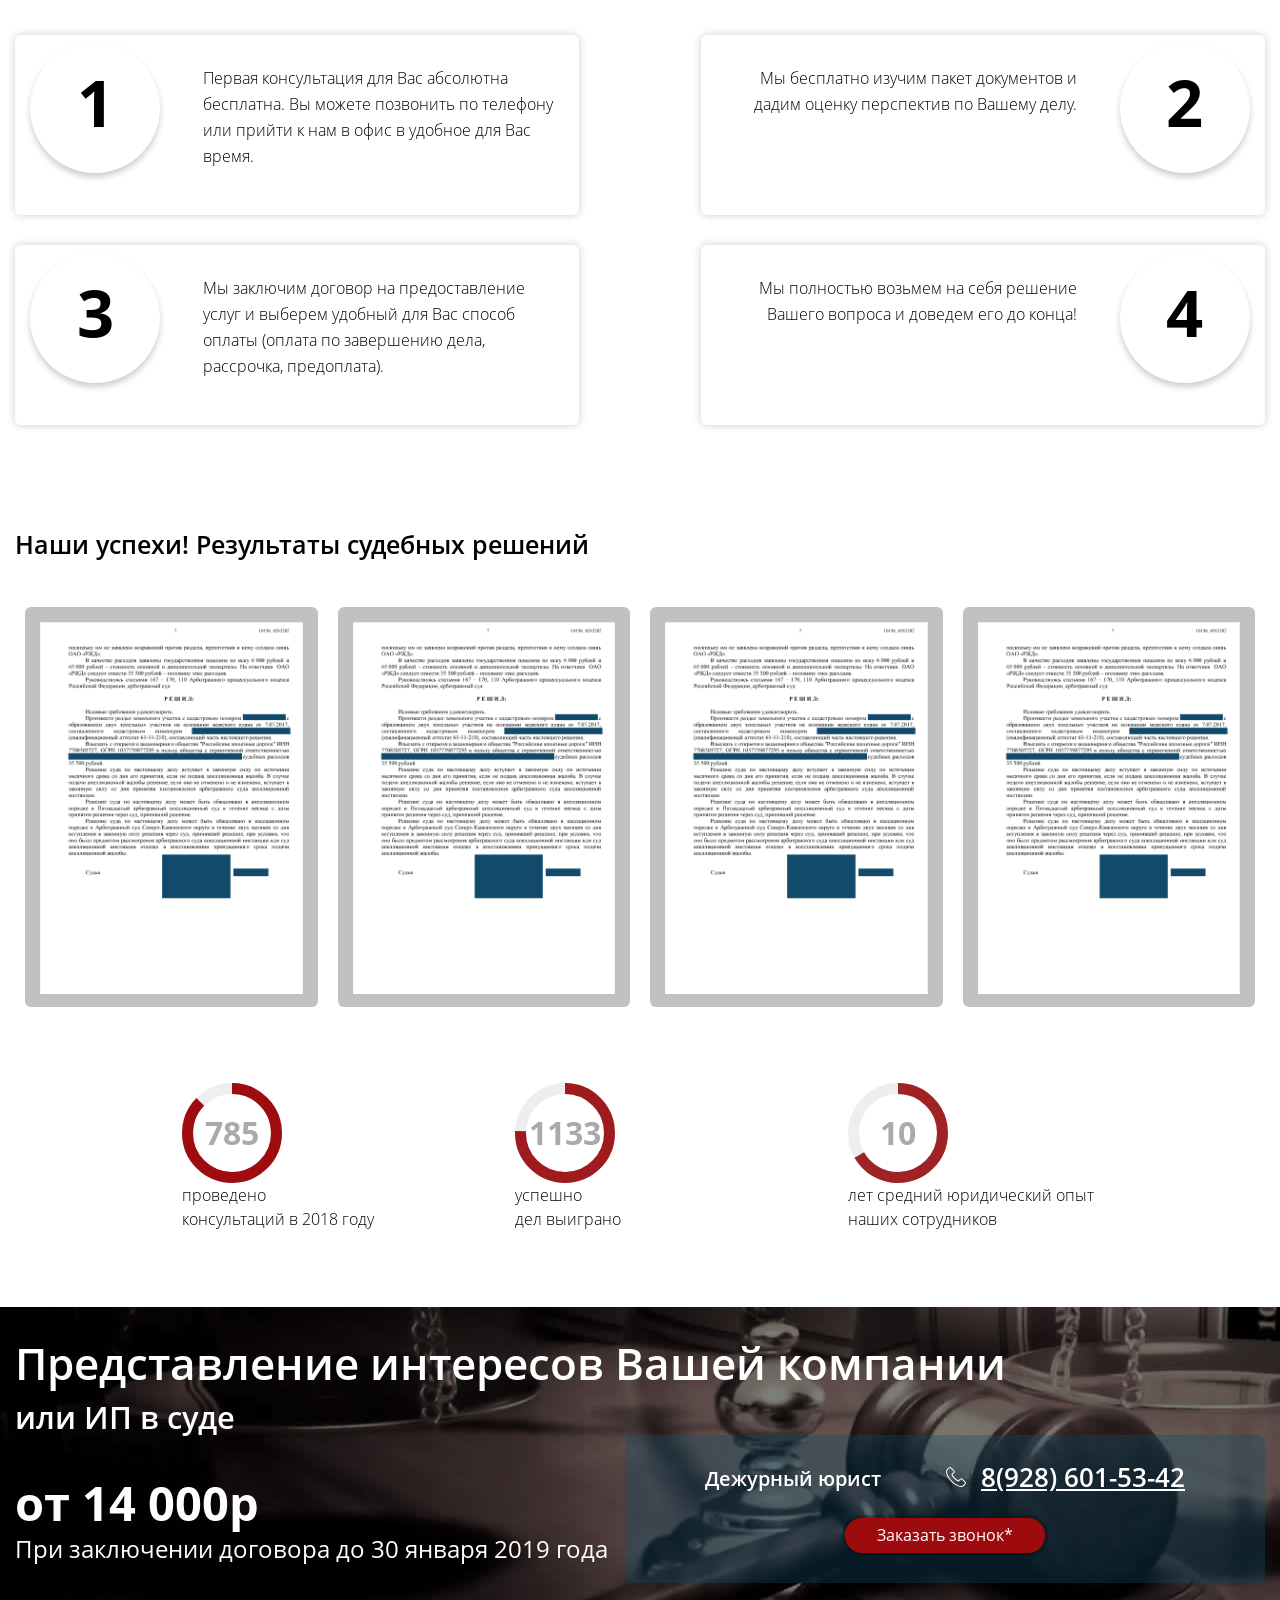
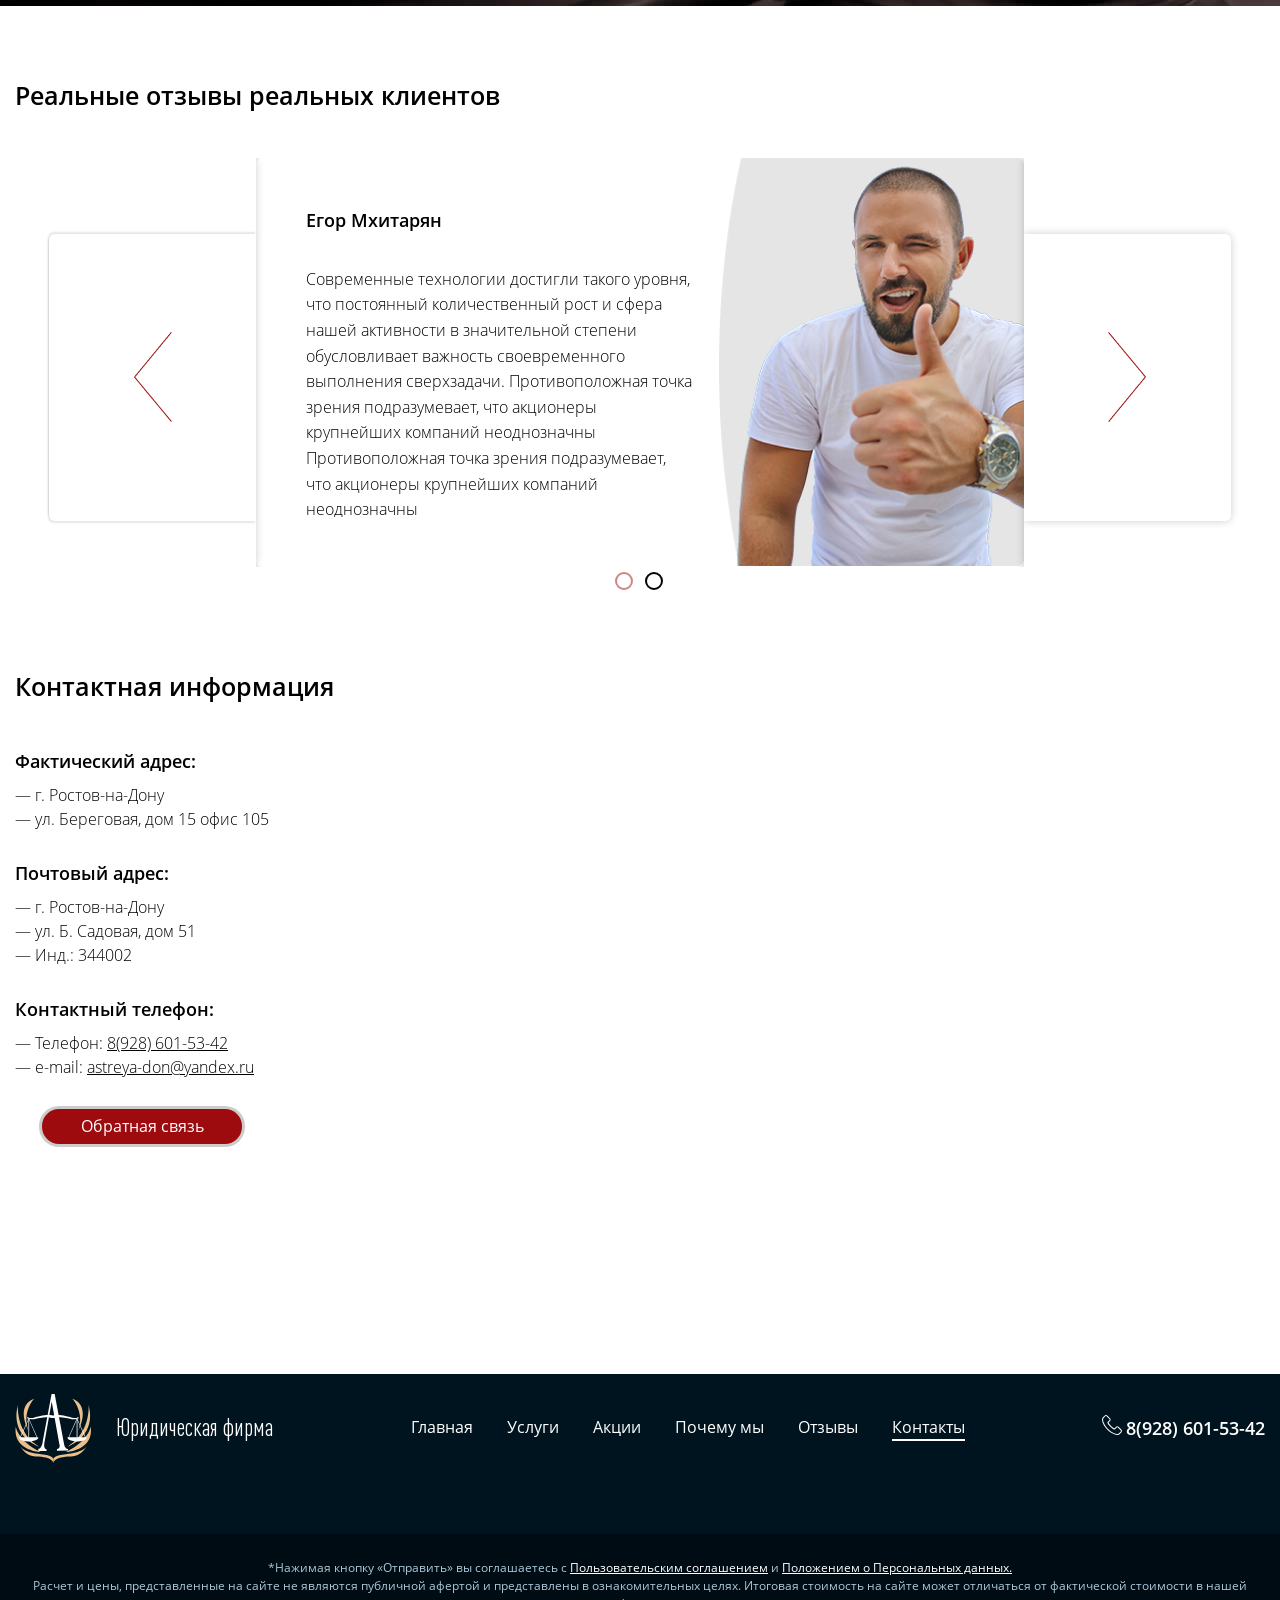
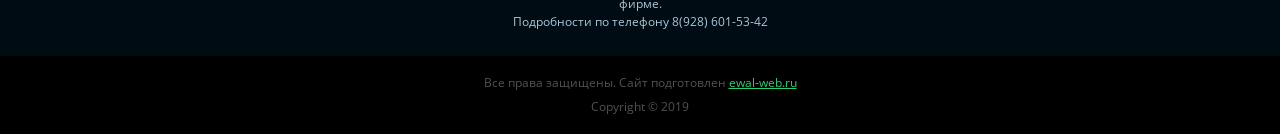
==== commit 7093c2ce: "05012019" ====
--- a/index.html
+++ b/index.html
@@ -2,208 +2,489 @@
 <html lang="ru">
 <head>
     <meta charset="UTF-8">
-    <title>Старт верстки сайта</title>
+    <title>Юридическая фирма «Астрея»|Решаем семейный, налоговые, земельные споры и прочие вопросы</title>
     <meta http-equiv="X-UA-Compatible" content="IE=edge">
 	<meta name="viewport" content="width=device-width, initial-scale=1.0">
 	<link rel="stylesheet" href="slick/slick-theme.css">
 	<link rel="stylesheet" href="slick/slick.css">
 	<link rel="stylesheet" href="css/magnific-popup.css">
+	<link rel="stylesheet" href="css/jquery.mmenu.all.css">
 	<link rel="stylesheet" href="css/style.css">
 	<link rel="stylesheet" href="css/media.css">
 	<link rel="shortcut icon"  href="favicon.ico">
 </head>
 <body>
-	<section id="oneScreen" class="banner-screen">
-	    <header>
-	    	<div class="container flex">
-	    		<div class="logo-block flex">
-	    			<div class="logo"><a href="/"><img src="img/logo.svg" alt=""></a></div>
-	    			<div class="name-company">
-	    				<p>Астрея</p>
-	    				<p>Юридическая фирма</p>
-	    			</div>
-	    		</div>
-	    		<div class="nav-block">
-	    			<div class="phone-num flex">
-	    				<div class="ph"><a href="tel:8(928) 601-53-42"><img src="img/telephone.svg" alt="" class="ico">8(928) 601-53-42</a></div>
-	    				<div class="call-back">
-	    					<a href="">Обратный звонок</a>
-	    				</div>
-	    			</div>
-	    			<div class="main-menu">
-	    				<nav>
-	    					<ul>
-	    						<li class="active"><a href="#oneScreen">Главная</a></li>
-	    						<li><a href="#twoScreen">Услуги</a></li>
-	    						<li><a href="#threeScreen">Акции</a></li>
-	    						<li><a href="#fourScreen">Почему мы</a></li>
-	    						<li><a href="#fiveScreen">Отзывы</a></li>
-	    						<li><a href="#sixScreen">Контакты</a></li>
-	    					</ul>
-	    				</nav>
-	    			</div>
-	    		</div>
-	    	</div>
-	    </header>
-	    <div class="one-screen-banner">
-	    	<div class="container">
-	    		<div class="ttl main-ttl">
-	    			<h1>Представление интересов в арбитражных судах и судах общей юрисдикции</h1>
-	    		</div>
-	    		<div class="forms-block flex">
-	    			<div class="form-pol">
-	    				<form action="">
-		    				<div class="ttl form-ttl">
-		    					<h2>Бесплатная юридическая консультация</h2>
-		    				</div>
-		    				<fieldset><span><img src="img/usr.svg" alt=""></span><input type="text" placeholder="Укажите имя"></fieldset>
-		    				<fieldset><span><img src="img/call-answer.svg" alt=""></span><input type="text" placeholder="Введите телефон"></fieldset>
-		    				<fieldset><span><img src="img/edit.svg" alt=""></span><textarea name="" placeholder="Ваш вопрос"></textarea></fieldset>
-		    				<div class="btn">
-		    					<button>Отправить*</button>
-		    				</div>
-	    				</form>
-	    			</div>
-	    			<div class="form-pol">
-	    				<div class="info-block">
-	    					<div class="orders flex">
-	    						<span class="desc"><h2>Осталось бесплатных<br>консультаций на сегодня:</h2></span>
-	    						<span class="num">10</span>
-	    					</div>
-	    					<div class="btn-info">
-	    						<div class="btn"><button>Получить бесплатную консультацию</button></div>
-	    						<p class="offer">В соответствии с Федеральным законом от 21 ноября 2011 г. N 324-ФЗ "О бесплатной юридической помощи в Российской Федерации"</p>
-	    					</div>
-	    					<div class="btns flex">
-	    						<div class="btn btn-fast"><button>Отзывы клиентов</button></div>
-	    						<div class="btn btn-fast"><button>Наши успехи</button></div>
-	    					</div>
-	    				</div>
-	    			</div>
-	    		</div>
-	    	</div>
-	    </div>
-    </section>
-    <section id="twoScreen" class="services">
-    	<div class="container">
-    		<div class="ttl marg-block">
-    			<h2>Услуги, которые мы оказываем</h2>
-    		</div>
-    		<div class="service-flex marg-ttl">
-    			<div class="item">
-    				<div class="ico"><img src="img/ico-1.svg" alt=""></div>
-    				<div class="ttl">
-    					<h3>Налоговые споры</h3>
-    				</div>
-    				<div class="list">
-    					<ul>
-    						<li>сбор необходимых документов</li>
-    						<li>расторжение брака с гражданами РФ и иностранными гражданами</li>
-    						<li>расторжение брака с гражданами РФ и</li>
-    						<li>расторжение брака с</li>
-    						<li>сбор необходимых течсе документов</li>
-    						<li>расторжение брака с гражданами брилл РФ и иностранными гражданами</li>
-    					</ul>
-    				</div>
-    			</div>
-    			<div class="item">
-    				<div class="ico"><img src="img/ico-2.svg" alt=""></div>
-    				<div class="ttl">
-    					<h3>Земельные споры, Жилищные споры</h3>
-    				</div>
-    				<div class="list">
-    					<ul>
-    						<li>сбор необходимых документов</li>
-    						<li>расторжение брака с гражданами РФ и иностранными гражданами</li>
-    						<li>расторжение брака с гражданами РФ и</li>
-    						<li>расторжение брака с</li>
-    						<li>сбор необходимых течсе документов</li>
-    						<li>расторжение брака с гражданами брилл РФ и иностранными гражданами</li>
-    					</ul>
-    				</div>
-    			</div>
-    			<div class="item">
-    				<div class="ico"><img src="img/ico-3.svg" alt=""></div>
-    				<div class="ttl">
-    					<h3>Представление интересов в Арбитражном суде, суде общей юрисдикции</h3>
-    				</div>
-    				<div class="list">
-    					<ul>
-    						<li>сбор необходимых документов</li>
-    						<li>расторжение брака с гражданами РФ и иностранными гражданами</li>
-    						<li>расторжение брака с гражданами РФ и</li>
-    						<li>расторжение брака с</li>
-    						<li>сбор необходимых течсе документов</li>
-    						<li>расторжение брака с гражданами брилл РФ и иностранными гражданами</li>
-    					</ul>
-    				</div>
-    			</div>
-    			<div class="item">
-    				<div class="ico"><img src="img/ico-4.svg" alt=""></div>
-    				<div class="ttl">
-    					<h3>Защита прав дольщиков</h3>
-    				</div>
-    				<div class="list">
-    					<ul>
-    						<li>сбор необходимых документов</li>
-    						<li>расторжение брака с гражданами РФ и иностранными гражданами</li>
-    						<li>расторжение брака с гражданами РФ и</li>
-    						<li>расторжение брака с</li>
-    						<li>сбор необходимых течсе документов</li>
-    						<li>расторжение брака с гражданами брилл РФ и иностранными гражданами</li>
-    					</ul>
-    				</div>
-    			</div>
-    			<div class="item">
-    				<div class="ico"><img src="img/ico-5.svg" alt=""></div>
-    				<div class="ttl">
-    					<h3>Административные споры</h3>
-    				</div>
-    				<div class="list">
-    					<ul>
-    						<li>сбор необходимых документов</li>
-    						<li>расторжение брака с гражданами РФ и иностранными гражданами</li>
-    						<li>расторжение брака с гражданами РФ и</li>
-    						<li>расторжение брака с</li>
-    						<li>сбор необходимых течсе документов</li>
-    						<li>расторжение брака с гражданами брилл РФ и иностранными гражданами</li>
-    					</ul>
-    				</div>
-    			</div>
-    			<div class="item">
-    				<div class="ico"><img src="img/ico-6.svg" alt=""></div>
-    				<div class="ttl">
-    					<h3>Наследственные дела</h3>
-    				</div>
-    				<div class="list">
-    					<ul>
-    						<li>сбор необходимых документов</li>
-    						<li>расторжение брака с гражданами РФ и иностранными гражданами</li>
-    						<li>расторжение брака с гражданами РФ и</li>
-    						<li>расторжение брака с</li>
-    						<li>сбор необходимых течсе документов</li>
-    						<li>расторжение брака с гражданами брилл РФ и иностранными гражданами</li>
-    					</ul>
-    				</div>
-    			</div>
-    		</div>
-    	</div>
-    </section>
-    
-    
-    
-    
-    
-    
-    
-    
-    
-    
-    
-    
-    
-    
-    
+    <div id="main">
+        <section id="oneScreen" class="banner-screen">
+            <header>
+                <div class="container flex">
+                    <div class="logo-block flex">
+                        <div class="logo"><a href="/"><img src="img/logo.svg" alt=""></a></div>
+                        <div class="name-company">
+                            <p>Астрея</p>
+                            <p>Юридическая фирма</p>
+                        </div>
+                    </div>
+                    <div class="nav-block">
+                        <div class="phone-num flex">
+                            <div class="ph"><a href="tel:8(928) 601-53-42"><img src="img/telephone.svg" alt="" class="ico">8(928) 601-53-42</a></div>
+                            <div class="call-back">
+                                <a class="popup-with-form" href="#window-modal-id">Обратный звонок</a>
+                            </div>
+                        </div>
+                        <div class="main-menu">
+                            <nav id="m-flex">
+                                <a href="#menu">
+                                    <div id="menuToggle">
+                                        <input type="checkbox" />
+                                        <span id="span1"></span>
+                                        <span id="span2"></span>
+                                        <span id="span3"></span>
+                                    </div>
+                               </a>
+                                <ul id="no-menu">
+                                    <li class="active"><a class="ancLinks" href="#oneScreen">Главная</a></li>
+                                    <li><a class="ancLinks" href="#twoScreen">Услуги</a></li>
+                                    <li><a class="ancLinks" href="#threeScreen">Акции</a></li>
+                                    <li><a class="ancLinks" href="#fiveScreen">Почему мы</a></li>
+                                    <li><a class="ancLinks" href="#sixScreen">Отзывы</a></li>
+                                    <li><a class="ancLinks" href="#sevenScreen">Контакты</a></li>
+                                </ul>
+                            </nav>
+                            <nav id="menu">
+                                <ul>
+                                    <li><a href="#oneScreen">Главная</a></li>
+                                    <li><a href="#twoScreen">Услуги</a></li>
+                                    <li><a href="#threeScreen">Акции</a></li>
+                                    <li><a href="#fiveScreen">Почему мы</a></li>
+                                    <li><a href="#sixScreen">Отзывы</a></li>
+                                    <li><a href="#sevenScreen">Контакты</a></li>
+                                </ul>
+                          </nav>
+                        </div>
+                    </div>
+                </div>
+            </header>
+            <div class="one-screen-banner">
+                <div class="container">
+                    <div class="ttl main-ttl">
+                        <h1>Бесплатно рассмотрим пакет документов по Вашему делу и расскажем о его перспективах на основе судебной практики в РФ</h1>
+                    </div>
+                    <div class="forms-block flex">
+                        <div class="form-pol">
+                            <form action="">
+                                <div class="ttl form-ttl">
+                                    <h2>Заявка на рассмотрение пакета документов. Бесплатно</h2>
+                                </div>
+                                <fieldset><span><img src="img/usr.svg" alt=""></span><input type="text" placeholder="Укажите имя" name="nameIndex"></fieldset>
+                                <fieldset><span><img src="img/call-answer.svg" alt=""></span><input type="text" placeholder="Введите телефон" name="phoneIndex"></fieldset>
+                                <fieldset><span><img src="img/edit.svg" alt=""></span><textarea placeholder="Ваш вопрос" name="messageIndex"></textarea></fieldset>
+                                <div class="btn result">
+                                    <button id="sendIndex">Отправить*</button>
+                                </div>
+                            </form>
+                        </div>
+                        <div class="form-pol">
+                            <div class="info-block">
+                                <div class="orders flex">
+                                    <span class="desc"><h2>Осталось бесплатных<br>консультаций на сегодня:</h2></span>
+                                    <span class="num" id="numerator"></span>
+                                </div>
+                                <div class="btn-info">
+                                    <div class="btn"><a class="popup-with-form" href="#window-modal-id"><button>Получить бесплатную консультацию</button></a></div>
+                                    <p class="offer">В соответствии с Федеральным законом от 21 ноября 2011 г. N 324-ФЗ "О бесплатной юридической помощи в Российской Федерации"</p>
+                                </div>
+                                <div class="btns flex">
+                                    <div class="btn btn-fast"><a class="ancLinks" href="#sixScreen"><button>Отзывы клиентов</button></a></div>
+                                    <div class="btn btn-fast"><a class="ancLinks" href="#fiveScreen"><button>Наши успехи</button></a></div>
+                                </div>
+                            </div>
+                        </div>
+                    </div>
+                </div>
+            </div>
+        </section>
+        <section id="twoScreen" class="services">
+            <div class="container">
+                <div class="ttl marg-block">
+                    <h2>Услуги, которые мы оказываем</h2>
+                </div>
+                <div class="service-flex marg-ttl">
+                    <div class="item">
+                        <div class="ico"><img src="img/ico-1.svg" alt=""></div>
+                        <div class="ttl">
+                            <h3>Налоговые споры</h3>
+                        </div>
+                        <div class="list">
+                            <ul>
+                                <li>Вступление в наследство через суд</li>
+                                <li>Восстановление сроков вступления в наследство</li>
+                                <li>Признание завещания законным/ недействительным</li>
+                                <li>Определение очередности наследование, определение долей</li>
+                                <li>Признание права собственности на наследство</li>
+                            </ul>
+                        </div>
+                    </div>
+                    <div class="item">
+                        <div class="ico"><img src="img/ico-2.svg" alt=""></div>
+                        <div class="ttl">
+                            <h3>Земельные споры, Жилищные споры</h3>
+                        </div>
+                        <div class="list">
+                            <ul>
+                                <li>сбор необходимых документов</li>
+                                <li>расторжение брака с гражданами РФ и иностранными гражданами</li>
+                                <li>расторжение брака с гражданами РФ и</li>
+                                <li>расторжение брака с</li>
+                                <li>сбор необходимых течсе документов</li>
+                                <li>расторжение брака с гражданами брилл РФ и иностранными гражданами</li>
+                            </ul>
+                        </div>
+                    </div>
+                    <div class="item">
+                        <div class="ico"><img src="img/ico-3.svg" alt=""></div>
+                        <div class="ttl">
+                            <h3>Представление интересов в Арбитражном суде, суде общей юрисдикции</h3>
+                        </div>
+                        <div class="list">
+                            <ul>
+                                <li>сбор необходимых документов</li>
+                                <li>расторжение брака с гражданами РФ и иностранными гражданами</li>
+                                <li>расторжение брака с гражданами РФ и</li>
+                                <li>расторжение брака с</li>
+                                <li>сбор необходимых течсе документов</li>
+                                <li>расторжение брака с гражданами брилл РФ и иностранными гражданами</li>
+                            </ul>
+                        </div>
+                    </div>
+                    <div class="item">
+                        <div class="ico"><img src="img/ico-4.svg" alt=""></div>
+                        <div class="ttl">
+                            <h3>Защита прав дольщиков</h3>
+                        </div>
+                        <div class="list">
+                            <ul>
+                                <li>сбор необходимых документов</li>
+                                <li>расторжение брака с гражданами РФ и иностранными гражданами</li>
+                                <li>расторжение брака с гражданами РФ и</li>
+                                <li>расторжение брака с</li>
+                                <li>сбор необходимых течсе документов</li>
+                                <li>расторжение брака с гражданами брилл РФ и иностранными гражданами</li>
+                            </ul>
+                        </div>
+                    </div>
+                    <div class="item">
+                        <div class="ico"><img src="img/ico-5.svg" alt=""></div>
+                        <div class="ttl">
+                            <h3>Административные споры</h3>
+                        </div>
+                        <div class="list">
+                            <ul>
+                                <li>сбор необходимых документов</li>
+                                <li>расторжение брака с гражданами РФ и иностранными гражданами</li>
+                                <li>расторжение брака с гражданами РФ и</li>
+                                <li>расторжение брака с</li>
+                                <li>сбор необходимых течсе документов</li>
+                                <li>расторжение брака с гражданами брилл РФ и иностранными гражданами</li>
+                            </ul>
+                        </div>
+                    </div>
+                    <div class="item">
+                        <div class="ico"><img src="img/ico-6.svg" alt=""></div>
+                        <div class="ttl">
+                            <h3>Наследственные дела</h3>
+                        </div>
+                        <div class="list">
+                            <ul>
+                                <li>сбор необходимых документов</li>
+                                <li>расторжение брака с гражданами РФ и иностранными гражданами</li>
+                                <li>расторжение брака с гражданами РФ и</li>
+                                <li>расторжение брака с</li>
+                                <li>сбор необходимых течсе документов</li>
+                                <li>расторжение брака с гражданами брилл РФ и иностранными гражданами</li>
+                            </ul>
+                        </div>
+                    </div>
+                </div>
+                <div class="recall">
+                    <div class="no-search">Не нашли нужную вам услугу?</div>
+                    <div class="call-us">Позвоните по номеру <a href="tel:8(928) 601-53-42">8(928) 601-53-42</a></div>
+                </div>
+            </div>
+        </section>
+        <section class="stock-one stock marg-block" id="threeScreen">
+            <div class="container">
+                <div class="stock--ttl">Нужно расторгнуть брак или взыскать алименты?</div>
+                <div class="stock--desc">Составим иск в суд!</div>
+                <div class="flex go-go-go">
+                    <div class="stock--cost">
+                        <div class="flex-stock">
+                            <div class="price">от 500р</div>
+                            <div class="no-price">от 2500р</div>
+                        </div>
+                        <div class="offer">
+                            Специальная цена действует до 31.12.2018 года
+                        </div>
+                    </div>
+                    <div class="stock--form">
+                        <div class="form-ur">
+                            <div class="dezu">
+                                <div class="flex">
+                                    <span class="dj">Дежурный юрист</span><span class="num"><img src="img/telephone.svg" alt=""><a href="">8(928) 601-53-42</a></span>
+                                </div>
+                                <div class="btn btn-dezu"><a class="popup-with-form" href="#window-modal-id"><button>Заказать звонок*</button></a></div>
+                            </div>
+                        </div>
+                    </div>
+                </div>
+            </div>
+        </section>
+        <section class="advantages marg-block" id="fourScreen">
+            <div class="container">
+                <div class="ttl">
+                    <h2>Как мы работаем</h2>
+                </div>
+                <div class="advantage marg-ttl">
+                    <div class="item item-l">
+                       <div class="step">1</div>
+                        <p>
+                            Первая консультация для Вас абсолютна бесплатна. Вы можете позвонить по телефону или прийти к нам в офис в удобное для Вас время.
+                        </p>
+                    </div>
+                    <div class="item item-r">
+                       <div class="step">2</div>
+                        <p>
+                            Мы бесплатно изучим пакет документов и дадим оценку перспектив по Вашему делу.
+                        </p>
+                    </div>
+                    <div class="item item-l">
+                       <div class="step">3</div>
+                        <p>
+                            Мы заключим договор на предоставление услуг и выберем удобный для Вас способ оплаты (оплата по завершению дела, рассрочка, предоплата).
+                        </p>
+                    </div>
+                    <div class="item item-r">
+                       <div class="step">4</div>
+                        <p>
+                            Мы полностью возьмем на себя решение Вашего вопроса и доведем его до конца!
+                        </p>
+                    </div>
+                </div>
+            </div>
+        </section>
+        <section class="successful marg-block" id="fiveScreen">
+            <div class="container">
+                <div class="ttl">
+                    <h2>Наши успехи! Результаты судебных решений</h2>
+                </div>
+                <div class="all-good flex marg-ttl zoom-gallery">
+                    <div class="item">
+                        <a href="img/test.jpg" title="Into The Blue">
+                            <img src="img/isk.png">
+                        </a>
+                    </div>
+                    <div class="item">
+                        <a href="img/test.jpg" title="Into The Blue">
+                            <img src="img/isk.png">
+                        </a>
+                    </div>
+                    <div class="item">
+                        <a href="img/test.jpg" title="Into The Blue">
+                            <img src="img/isk.png">
+                        </a>
+                    </div>
+                    <div class="item">
+                        <a href="img/test.jpg" title="Into The Blue">
+                            <img src="img/isk.png">
+                        </a>
+                    </div>
+                </div>
+            </div>
+        </section>
+        <section class="block-progress marg-block">
+            <div class="container">
+                <div class="circles animate-scroll">
+                    <div class="oplet">
+                        <div id="circleThree"></div>
+                        <p>проведено<br>консультаций в 2018 году</p>
+
+                    </div>
+                    <div class="oplet">
+                        <div id="circleOne"></div>
+                        <p>успешно<br>дел выиграно</p>
+                    </div>
+                    <div class="oplet">
+                        <div id="circleTwo"></div>
+                        <p>лет средний юридический опыт<br>наших сотрудников</p>
+                    </div>
+                </div>
+            </div>
+        </section>
+        <section class="stock-two stock marg-block">
+            <div class="container">
+                <div class="stock--ttl">Представление интересов Вашей компании</div>
+                <div class="stock--desc">или ИП в суде</div>
+                <div class="flex flex-two-stock">
+                    <div class="stock--cost">
+                        <div class="flex-stock">
+                            <div class="price">от 14 000р</div>
+                            <!-- <div class="no-price">от 2500р</div> -->
+                        </div>
+                        <div class="offer">
+                            При заключении договора до 30 января 2019 года
+                        </div>
+                    </div>
+                    <div class="stock--form">
+                        <div class="form-ur">
+                            <div class="dezu">
+                                <div class="flex">
+                                    <span class="dj">Дежурный юрист</span><span class="num"><img src="img/telephone.svg" alt=""><a href="">8(928) 601-53-42</a></span>
+                                </div>
+                                <div class="btn btn-dezu"><a class="popup-with-form" href="#window-modal-id"><button>Заказать звонок*</button></a></div>
+                            </div>
+                        </div>
+                    </div>
+                </div>
+            </div>
+        </section>
+        <section class="review marg-block" id="sixScreen">
+            <div class="container">
+                <div class="ttl">
+                    <h2>Реальные отзывы реальных клиентов</h2>
+                </div>
+                <div class="rev marg-ttl flex">
+                    <div class="prev-rev nav"><img src="img/prev.png" alt=""></div>
+                    <div class="slider-rev">
+                        <div class="item">
+                           <div class="oplet">
+                                <div class="ttl">
+                                    <h3>Егор Мхитарян</h3>
+                                </div>
+                                <div class="txt">
+                                    <p>
+                                        Современные технологии достигли такого уровня, что постоянный количественный рост и сфера нашей активности в значительной степени обусловливает важность своевременного выполнения сверхзадачи. Противоположная точка зрения подразумевает, что акционеры крупнейших компаний неоднозначны 
+                                        Противоположная точка зрения подразумевает, что акционеры крупнейших компаний неоднозначны 
+                                    </p>
+                                </div>
+                            </div>
+                            <div class="auhtor"><img src="img/rev.png" alt=""></div>
+                        </div>
+                        <div class="item">
+                           <div class="oplet">
+                                <div class="ttl">
+                                    <h3>Егор Мхитарян</h3>
+                                </div>
+                                <div class="txt">
+                                    <p>
+                                        Современные технологии достигли такого уровня, что постоянный количественный рост и сфера нашей активности в значительной степени обусловливает важность своевременного выполнения сверхзадачи. Противоположная точка зрения подразумевает, что акционеры крупнейших компаний неоднозначны 
+                                        Противоположная точка зрения подразумевает, что акционеры крупнейших компаний неоднозначны 
+                                    </p>
+                                </div>
+                            </div>
+                            <div class="auhtor"><img src="img/rev.png" alt=""></div>
+                        </div>
+                    </div>
+                    <div class="next-rev nav"><img src="img/prev.png" alt=""></div>
+                </div>
+            </div>
+        </section>
+        <section class="contacts marg-block" id="sevenScreen">
+            <div class="container">
+                <div class="ttl">
+                    <h2>Контактная информация</h2>
+                </div>
+                <div class="cont marg-ttl flex">
+                    <div class="address-block">
+                        <div class="addr">
+                            <div class="ttl">
+                                <h3>Фактический адрес:</h3>
+                            </div>
+                            <ul>
+                                <li>г. Ростов-на-Дону</li>
+                                <li>ул. Береговая, дом 15 офис 105</li>
+                            </ul>
+                        </div>
+                        <div class="addr">
+                            <div class="ttl">
+                                <h3>Почтовый адрес:</h3>
+                            </div>
+                            <ul>
+                                <li>г. Ростов-на-Дону</li>
+                                <li>ул. Б. Садовая, дом 51</li>
+                                <li>Инд.: 344002</li>
+                            </ul>
+                        </div>
+                        <div class="addr">
+                            <div class="ttl">
+                                <h3>Контактный телефон:</h3>
+                            </div>
+                            <ul>
+                                <li>Телефон: <a href="tel:8(928) 601-53-42">8(928) 601-53-42</a></li>
+                                <li>e-mail: <a href="mailto:astreya-don@yandex.ru">astreya-don@yandex.ru</a></li>
+                            </ul>
+                        </div>
+                    <div class="btn">
+                        <a class="popup-with-form" href="#window-modal-id"><button>Обратная связь</button></a>
+                    </div>
+                    </div>
+                    <div class="map-block">
+                        <script type="text/javascript" charset="utf-8" async src="https://api-maps.yandex.ru/services/constructor/1.0/js/?um=constructor%3Aef7efb5a4e97149beb6d6c1d0cda1a183918490014336c52eaf8544c01226b60&amp;width=100%&amp;height=440&amp;lang=ru_RU&amp;scroll=false"></script>
+                    </div>
+                </div>
+            </div>
+        </section>
+    </div>
+    <footer>
+        <div class="block-oplet">
+            <div class="container">
+                <div class="flex data">
+                    <div class="logo"><img src="img/logo.svg" alt=""><span>Юридическая фирма</span></div>
+                    <div class="main-menu">
+                        <ul>
+                            <li><a class="ancLinks" href="#oneScreen">Главная</a></li>
+                            <li><a class="ancLinks" href="#twoScreen">Услуги</a></li>
+                            <li><a class="ancLinks" href="#threeScreen">Акции</a></li>
+                            <li><a class="ancLinks" href="#fiveScreen">Почему мы</a></li>
+                            <li><a class="ancLinks" href="#sixScreen">Отзывы</a></li>
+                            <li class="active"><a class="ancLinks" href="#sixScreen">Контакты</a></li>
+                        </ul>
+                    </div>
+                    <div class="phone">
+                        <span class="ico"><img src="img/telephone.svg" alt=""></span>
+                        <a href="tel:8(928) 601-53-42">8(928) 601-53-42</a>
+                    </div>
+                </div>
+            </div>
+        </div>
+        <div class="block-oplet">
+            <div class="offer">
+                <p>*Нажимая кнопку «Отправить» вы соглашаетесь с <a target="_blank" href="soglasie.html">Пользовательским соглашением</a> и <a target="_blank" href="persdata.html">Положением о Персональных данных.</a></p>
+                <p>Расчет и цены, представленные на сайте не являются публичной афертой и представлены в ознакомительных целях. Итоговая стоимость на сайте может отличаться от фактической стоимости в  нашей фирме.</p>
+                <p>Подробности по телефону 8(928) 601-53-42</p>
+            </div>
+        </div>
+        <div class="block-oplet">
+            <div class="copyright">
+                <p>Все права защищены. Сайт подготовлен <a target="_blank" href="http://ewal-web.ru">ewal-web.ru</a></p>
+                <p>Copyright © 2019</p>
+            </div>
+        </div>
+    </footer>
+<a href="#" class="scrollup"></a>
+
+<div class="window-modal mfp-hide white-popup-block" id="window-modal-id">
+    <form>
+        <div class="logo-form"><img src="img/logo_b.svg" alt=""><h2>Записаться на консультацию</h2></div>
+
+         <div class="flex-form">
+                <input type="text" id="name" name="name" placeholder="Ваше имя" >
+                <input type="text" id="phone" name="phone" placeholder="Ваш телефон" >
+                <div class="btn result"><button id="modal-button">Отправить</button></div>
+        </div>
+        <p class="persd-sogl black-pd">Нажимая кнопку "Отправить" вы соглашаетесь с <a class="soglasie" target="_blank" href="soglasie.html">Пользовательским соглашением</a> и <a href="persdata.html" target="_blank">Положением о Персональных данных</a>
+        </p>
+    </form>
+</div>  
     
     
     
@@ -222,8 +503,10 @@
     <script src="http://code.jquery.com/jquery-3.3.1.min.js" integrity="sha256-FgpCb/KJQlLNfOu91ta32o/NMZxltwRo8QtmkMRdAu8="
           crossorigin="anonymous"></script>
 	<script src="slick/slick.min.js"></script>
+	<script src="js/jquery.mmenu.all.min.js"></script>
 	<script src="js/jquery.magnific-popup.min.js"></script>
-	<script src=""></script>
+    <script src="progressbar/dist/progressbar.min.js"></script>
+    <script src="js/jquery.maskedinput.min.js"></script>
 	<script src="js/custom.js"></script>
 </body>
 </html>
--- a/css/style.css
+++ b/css/style.css
@@ -1,3 +1,4 @@
+@charset "UTF-8";
 /* NORMALIZE */
 /* ================================================ */
 html, body, div, span, applet, main, object, iframe, h1, h2, h3, h4, h5, h6, p, blockquote, pre, a, abbr, acronym, address, big, cite, code, del, dfn, em, img, ins, kbd, q, s, samp, small, strike, strong, sub, sup, tt, var, b, u, i, center, dl, dt, dd, ol, ul, li, fieldset, form, label, legend, table, caption, tbody, tfoot, thead, tr, th, td, article, aside, canvas, details, embed, figure, figcaption, footer, header, hgroup, menu, nav, output, ruby, section, summary, time, mark, audio, video {
@@ -203,6 +204,40 @@
   border-color: #2172a2 !important;
 }
 
+::-webkit-scrollbar-button {
+  background-image: url("");
+  background-repeat: no-repeat;
+  width: 6px;
+  height: 0px;
+}
+
+::-webkit-scrollbar-track {
+  background-color: rgba(0, 0, 0, 0.2);
+  border-radius: 5px;
+}
+
+::-webkit-scrollbar-thumb {
+  border-radius: 5px;
+  height: 50px;
+  box-shadow: 0px 1px 1px #fff inset;
+  background-color: #EFEFEF;
+  z-index: 999;
+  background-image: url("../img/polsun.png");
+  background-position: center;
+  background-repeat: no-repeat;
+}
+
+::-webkit-resizer {
+  background-image: url("");
+  background-repeat: no-repeat;
+  width: 8px;
+  height: 0px;
+}
+
+::-webkit-scrollbar {
+  width: 11px;
+}
+
 body {
   font-family: "Open Sans", Tahoma, sans-serif;
   line-height: 1.5em;
@@ -233,7 +268,7 @@
   margin-right: auto;
 }
 .ttl h1 {
-  font-size: 3.25rem;
+  font-size: 2.625rem;
   font-weight: bold;
 }
 .ttl h2 {
@@ -250,7 +285,7 @@
   color: #fff;
   font-family: Philosopher;
   font-weight: bold;
-  line-height: 55px;
+  line-height: 2.8125rem;
 }
 
 .offer {
@@ -279,7 +314,7 @@
   height: 35px;
   border-radius: 17px;
   overflow: hidden;
-  box-shadow: 0 0 50px -5px #9e0b0f;
+  box-shadow: 0 0 0 3px rgba(0, 0, 0, 0.2);
   transition: box-shadow 6s;
 }
 .btn button:after, .btn button:before {
@@ -293,9 +328,9 @@
   top: 0;
   z-index: -1;
   border-radius: 230px;
-  transition: background 6s, -webkit-transform 2.5s;
-  transition: transform 2.5s, background 6s;
-  transition: transform 2.5s, background 6s, -webkit-transform 2.5s;
+  transition: background 6s, -webkit-transform 1.5s;
+  transition: transform 1.5s, background 6s;
+  transition: transform 1.5s, background 6s, -webkit-transform 1.5s;
 }
 .btn button:after {
   border-top-right-radius: 40%;
@@ -394,6 +429,9 @@
 }
 section.banner-screen header .nav-block .main-menu {
   margin-top: 10px;
+}
+section.banner-screen header .nav-block .main-menu nav {
+  position: relative;
 }
 section.banner-screen header .nav-block .main-menu nav ul li {
   list-style: none;
@@ -445,6 +483,9 @@
 section.banner-screen .one-screen-banner .forms-block .form-pol form {
   display: flex;
   flex-direction: column;
+}
+section.banner-screen .one-screen-banner .forms-block .form-pol form h2 {
+  font-size: 1.375rem;
 }
 section.banner-screen .one-screen-banner .forms-block .form-pol form input {
   width: 100%;
@@ -581,3 +622,529 @@
   width: 13px;
   background: url(../img/mark.png) no-repeat;
 }
+section.stock .stock--ttl {
+  padding-top: 30px;
+  font-size: 2.75rem;
+  font-weight: 600;
+  line-height: 3.25rem;
+}
+section.stock .stock--desc {
+  margin-top: 10px;
+  font-size: 1.9375rem;
+  font-weight: 600;
+  line-height: 2.25rem;
+}
+section.stock .stock--cost {
+  margin-top: 25px;
+}
+section.stock .stock--cost .price {
+  font-size: 2.9375rem;
+  font-weight: 800;
+  line-height: 3.4375rem;
+}
+section.stock .stock--cost .no-price {
+  color: #aba81d;
+  font-size: 2.25rem;
+  font-weight: 600;
+  line-height: 2.625rem;
+  text-decoration: line-through;
+  margin-left: 30px;
+}
+section.stock .stock--cost .offer {
+  font-size: 1.5rem;
+}
+section.stock .stock--form {
+  min-width: 640px;
+}
+section.stock .flex-stock {
+  display: flex;
+  align-items: flex-end;
+}
+section.stock-one {
+  color: #fff;
+  min-height: 299px;
+  background-color: #0b0b0b;
+  width: 100%;
+  background: url(../img/stock1.jpg) repeat-y;
+}
+section.stock-two {
+  color: #fff;
+  min-height: 299px;
+  background-color: #0b0b0b;
+  width: 100%;
+  background: url(../img/stock2.jpg) repeat-y;
+}
+section.advantages .advantage {
+  display: flex;
+  justify-content: space-between;
+  flex-wrap: wrap;
+  align-content: space-between;
+}
+section.advantages .item {
+  max-width: 625px;
+  width: 100%;
+  min-height: 180px;
+  box-shadow: 0 0 8px rgba(0, 0, 0, 0.2);
+  border-radius: 6px;
+  background-color: #fff;
+  margin-bottom: 30px;
+}
+section.advantages .item-l {
+  position: relative;
+  margin-right: 15px;
+}
+section.advantages .item-l p {
+  max-width: 405px;
+  margin-left: 188px;
+  margin-top: 30px;
+  padding-right: 20px;
+  font-weight: 300;
+  line-height: 1.625rem;
+}
+section.advantages .item-l:before {
+  content: "";
+  position: absolute;
+  width: 130px;
+  height: 130px;
+  border-radius: 50%;
+  box-shadow: 0 4px 6px rgba(0, 0, 0, 0.2);
+  top: 8px;
+  left: 15px;
+}
+section.advantages .item-l .step {
+  position: absolute;
+  font-size: 4.0625rem;
+  font-weight: 800;
+  line-height: 3.75rem;
+  left: 62px;
+  top: 37px;
+}
+section.advantages .item-r {
+  position: relative;
+  margin-left: 15px;
+}
+section.advantages .item-r p {
+  max-width: 405px;
+  margin-right: 188px;
+  margin-top: 30px;
+  padding-left: 20px;
+  text-align: right;
+  font-weight: 300;
+  line-height: 1.625rem;
+}
+section.advantages .item-r:before {
+  content: "";
+  position: absolute;
+  width: 130px;
+  height: 130px;
+  border-radius: 50%;
+  box-shadow: 0 4px 6px rgba(0, 0, 0, 0.2);
+  top: 8px;
+  right: 15px;
+}
+section.advantages .item-r .step {
+  position: absolute;
+  font-size: 4.0625rem;
+  font-weight: 800;
+  line-height: 3.75rem;
+  right: 62px;
+  top: 37px;
+}
+section.successful .all-good .item {
+  border-radius: 6px;
+  background-color: #c1c1c0;
+  margin: 0 10px;
+  padding: 15px;
+  padding-bottom: 7px;
+}
+section.successful .all-good .item a img {
+  max-width: 276px;
+  width: 100%;
+  height: auto;
+}
+section.block-progress .circles {
+  max-width: 1000px;
+  display: flex;
+  justify-content: space-around;
+  margin: 0 auto;
+}
+section.block-progress .circles #circleOne, section.block-progress .circles #circleTwo, section.block-progress .circles #circleThree {
+  width: 100px;
+  height: 100px;
+  position: relative;
+}
+section.block-progress .circles .oplet {
+  margin: 0 25px;
+  min-width: 250px;
+  font-weight: 300;
+}
+section.review .rev {
+  justify-content: center;
+}
+section.review .rev .nav {
+  max-width: 207px;
+  width: 100%;
+  height: 287px;
+  box-shadow: 0 0 8px rgba(0, 0, 0, 0.2);
+  display: flex;
+  justify-content: center;
+  align-items: center;
+  cursor: pointer;
+}
+section.review .rev .prev-rev {
+  box-shadow: -1px -2px 2px rgba(0, 0, 0, 0.1), -1px 2px 2px rgba(0, 0, 0, 0.1);
+  border-top-left-radius: 6px;
+  border-bottom-left-radius: 6px;
+}
+section.review .rev .next-rev {
+  border-top-right-radius: 6px;
+  border-bottom-right-radius: 6px;
+}
+section.review .rev .next-rev img {
+  -webkit-transform: rotate(180deg);
+          transform: rotate(180deg);
+}
+section.review .rev .slider-rev {
+  width: 100%;
+  max-width: 768px;
+}
+section.review .rev .slider-rev .item {
+  max-width: 786px;
+  min-height: 408px;
+  box-shadow: 0 0 8px rgba(0, 0, 0, 0.2);
+  border-radius: 6px;
+  margin: 0 auto;
+  position: relative;
+}
+section.review .rev .slider-rev .item .txt {
+  max-height: 250px;
+  overflow: auto;
+  margin-top: 35px;
+}
+section.review .rev .slider-rev .item .txt p {
+  font-weight: 300;
+  line-height: 1.6;
+}
+section.review .rev .slider-rev .item .auhtor {
+  position: absolute;
+  right: 0;
+  top: 0;
+  bottom: 0;
+}
+section.review .rev .slider-rev .item .oplet {
+  padding: 50px;
+  margin-right: 280px;
+}
+section.contacts .address-block .addr {
+  margin-bottom: 30px;
+}
+section.contacts .address-block .addr ul {
+  margin-top: 10px;
+}
+section.contacts .address-block .addr ul li {
+  list-style: none;
+  font-weight: 300;
+  position: relative;
+}
+section.contacts .address-block .addr ul li:before {
+  content: "— ";
+}
+section.contacts .address-block .addr ul li a {
+  text-decoration: underline;
+  color: 0012ff;
+}
+
+.recall {
+  text-align: center;
+  margin-top: 40px;
+}
+.recall .no-search {
+  font-size: 1.875rem;
+  line-height: 1.6;
+  font-weight: bold;
+}
+.recall .call-us {
+  font-weight: 600;
+  font-size: 1.5rem;
+}
+.recall .call-us a {
+  text-decoration: underline;
+}
+
+.dezu {
+  width: 100%;
+  min-height: 147px;
+  border-radius: 7px;
+  background-color: rgba(18, 74, 105, 0.35);
+  padding: 30px 80px;
+}
+.dezu .dj {
+  font-size: 1.25rem;
+  font-weight: 600;
+}
+.dezu .num img {
+  margin-right: 15px;
+}
+.dezu .num a {
+  color: #fff;
+  font-weight: 600;
+  font-size: 1.625rem;
+  text-decoration: underline;
+}
+.dezu .btn-dezu {
+  margin-top: 25px;
+}
+
+footer {
+  text-align: center;
+  color: #fff;
+}
+footer .block-oplet {
+  min-height: 95px;
+  background-color: #000c13;
+}
+footer .block-oplet:first-child {
+  background-color: #00141f;
+  min-height: 160px;
+}
+footer .block-oplet:first-child .data {
+  margin-top: 230px;
+  padding-top: 20px;
+}
+footer .block-oplet:first-child .data .logo {
+  display: flex;
+  align-items: center;
+}
+footer .block-oplet:first-child .data .logo span {
+  margin-left: 25px;
+  font-family: "DIN Pro Condensed";
+  font-size: 1.5rem;
+  font-weight: 400;
+}
+footer .block-oplet:first-child .main-menu ul li {
+  display: inline-block;
+  margin: 0 15px;
+}
+footer .block-oplet:first-child .main-menu ul li a {
+  color: #fff;
+}
+footer .block-oplet:first-child .main-menu ul li.active, footer .block-oplet:first-child .main-menu ul li:hover {
+  border-bottom: 2px solid #fff;
+}
+footer .block-oplet:first-child .phone a {
+  color: #fff;
+  font-size: 1.125rem;
+  font-weight: 600;
+}
+footer .block-oplet .offer {
+  padding: 25px;
+}
+footer .block-oplet .offer p {
+  font-size: 12px;
+  color: #aac7d8;
+}
+footer .block-oplet .offer p a {
+  color: #fff;
+  text-decoration: underline;
+}
+footer .block-oplet:last-child {
+  min-height: 62px;
+  background-color: #000000;
+}
+footer .block-oplet:last-child .copyright {
+  padding: 15px 20px;
+}
+footer .block-oplet:last-child .copyright p {
+  color: #515151;
+  font-size: 12px;
+}
+footer .block-oplet:last-child .copyright p a {
+  color: #2ecc71;
+  text-decoration: underline;
+}
+
+#menuToggle {
+  overflow: hidden;
+  position: relative;
+  width: 50px;
+  height: 45px;
+  display: flex;
+  flex-direction: column;
+  justify-content: center;
+  align-items: center;
+}
+
+#menuToggle input {
+  display: flex;
+  width: 50px;
+  height: 40px;
+  position: absolute;
+  cursor: pointer;
+  opacity: 0;
+  /* hide input */
+  z-index: 1;
+  /* top of the menu */
+}
+
+#menuToggle span {
+  width: 50px;
+  height: 8px;
+  margin-bottom: 10px;
+  background: #fff;
+  border-radius: 4px;
+  transition: all 0.5s cubic-bezier(0.08, 0.81, 0.87, 0.71);
+}
+
+#span1 {
+  -webkit-transform-origin: 4px 0px;
+          transform-origin: 4px 0px;
+}
+
+#span3 {
+  -webkit-transform-origin: bottom right;
+          transform-origin: bottom right;
+}
+
+#menuToggle input:checked ~ #span1 {
+  background-color: #7f8fa6;
+  -webkit-transform: rotate(45deg) translate(8px);
+          transform: rotate(45deg) translate(8px);
+}
+
+#menuToggle input:checked ~ #span2 {
+  background-color: #7f8fa6;
+  -webkit-transform: rotate(495deg) translate(4px);
+          transform: rotate(495deg) translate(4px);
+}
+
+#menuToggle input:checked ~ #span3 {
+  background-color: #7f8fa6;
+  -webkit-transform: rotate(45deg);
+          transform: rotate(45deg);
+  opacity: 0;
+}
+
+#menuToggle {
+  display: none;
+}
+
+.window-modal {
+  max-width: 550px;
+  width: 100%;
+  margin-left: auto;
+  margin-right: auto;
+  position: relative;
+  min-height: 300px;
+  border-radius: 10px;
+  padding: 30px 25px;
+  background: #F4FCFF;
+}
+.window-modal form .logo-form {
+  display: flex;
+  align-items: center;
+}
+.window-modal form .logo-form img {
+  width: 65px;
+  height: 49px;
+}
+.window-modal form h2 {
+  text-align: center;
+  font-size: 26px;
+}
+.window-modal form .flex-form {
+  display: -moz-flex;
+  display: -ms-flex;
+  display: -o-flex;
+  display: flex;
+  flex-direction: column;
+}
+.window-modal form .flex-form input {
+  margin-bottom: 10px;
+  height: 35px;
+  width: 100%;
+  color: #fff;
+  font-size: 1rem;
+  border: 1px solid #272727;
+  border-radius: 3px;
+  padding: 0 15px;
+  background-color: #124a6b;
+}
+.window-modal form .flex-form input:first-child {
+  margin-top: 20px;
+}
+.window-modal form .flex-form .btn {
+  margin-top: 35px;
+}
+
+.persd-sogl {
+  margin: 15px 10px;
+  text-align: center;
+  font-size: 12px;
+  line-height: 16px;
+}
+.persd-sogl a {
+  color: #000;
+  text-decoration: underline;
+}
+
+.map-block {
+  max-width: 800px;
+  width: 100%;
+}
+
+.scrollup {
+  transition: all 0.3s ease-out;
+  position: fixed;
+  bottom: 20px;
+  right: 20px;
+  display: none;
+  background: rgba(0, 0, 0, 0.6) url(../img/sprite.png) no-repeat 12px 14px;
+  width: 44px;
+  height: 44px;
+  border-radius: 50%;
+  z-index: 999;
+  border-radius: 1px;
+  justify-content: center;
+  transition: -webkit-transform 1s;
+  transition: transform 1s;
+  transition: transform 1s, -webkit-transform 1s;
+}
+
+.image-source-link {
+  color: #98C3D1;
+}
+
+.mfp-with-zoom .mfp-container,
+.mfp-with-zoom.mfp-bg {
+  opacity: 0;
+  -webkit-backface-visibility: hidden;
+  /* ideally, transition speed should match zoom duration */
+  transition: all 0.3s ease-out;
+}
+
+.mfp-with-zoom.mfp-ready .mfp-container {
+  opacity: 1;
+}
+
+.mfp-with-zoom.mfp-ready.mfp-bg {
+  opacity: 0.8;
+}
+
+.mfp-with-zoom.mfp-removing .mfp-container,
+.mfp-with-zoom.mfp-removing.mfp-bg {
+  opacity: 0;
+}
+
+.slick-dots li button {
+  width: 18px;
+  height: 18px;
+  border-radius: 50%;
+  border: 2px solid #000;
+}
+.slick-dots li button:before {
+  font-size: 0;
+}
+
+.slick-dots li button[aria-selected='true'] {
+  border-color: rgba(158, 11, 15, 0.5);
+}
--- a/css/media.css
+++ b/css/media.css
@@ -0,0 +1,216 @@
+@media only screen and (max-width: 1300px) {
+  .container {
+    padding: 0 15px;
+  }
+
+  section.services .service-flex {
+    justify-content: center;
+  }
+
+  section.advantages .item {
+    max-width: 564px;
+  }
+}
+@media only screen and (max-width: 1200px) {
+  section.stock .stock--ttl {
+    font-size: 2rem;
+  }
+
+  section.stock .stock--desc {
+    font-size: 1.5rem;
+    line-height: 1.6rem;
+  }
+
+  .go-go-go {
+    flex-direction: column;
+    padding-bottom: 30px;
+  }
+
+  section.stock .stock--cost {
+    margin-bottom: 12px;
+  }
+
+  section.advantages .item {
+    max-width: 461px;
+  }
+
+  section.banner-screen .one-screen-banner .info-block .btns .btn-fast button {
+    margin: 0 7px;
+  }
+
+  section.banner-screen .one-screen-banner .forms-block .form-pol {
+    padding: 35px 20px;
+  }
+
+  footer .block-oplet:first-child .data .logo span {
+    display: none;
+  }
+}
+@media only screen and (max-width: 992px) {
+  #no-menu {
+    display: none;
+  }
+
+  #m-flex {
+    display: flex;
+    justify-content: flex-end;
+  }
+
+  #menuToggle {
+    display: flex;
+  }
+
+  section.advantages .item {
+    max-width: 100%;
+  }
+
+  section.advantages .item-l {
+    margin-right: 0;
+  }
+
+  section.advantages .item-r {
+    margin-left: 0;
+  }
+
+  section.banner-screen .one-screen-banner .forms-block {
+    flex-direction: column;
+  }
+
+  section.banner-screen .one-screen-banner .forms-block .form-pol {
+    width: 100%;
+  }
+
+  section.banner-screen .one-screen-banner .forms-block .form-pol:first-child {
+    margin-right: 0;
+  }
+
+  section.successful .all-good {
+    flex-wrap: wrap;
+    justify-content: space-around;
+  }
+
+  section.successful .all-good .item {
+    margin: 10px;
+  }
+
+  section.block-progress .circles {
+    display: none;
+  }
+
+  section.stock-two .flex-two-stock {
+    flex-direction: column;
+  }
+
+  section.stock .stock--form {
+    margin: 15px;
+  }
+
+  .map-block {
+    padding-left: 40px;
+    max-width: 100%;
+    width: 100%;
+  }
+
+  footer .block-oplet:first-child .main-menu {
+    display: none;
+  }
+
+  section.review .rev .nav {
+    display: none;
+  }
+}
+@media only screen and (max-width: 768px) {
+  section.banner-screen header .nav-block .phone-num > div:last-child {
+    display: none;
+  }
+
+  section.banner-screen header .nav-block .phone-num > div:first-child {
+    padding-right: 0;
+    border-right: none;
+  }
+
+  section.stock .stock--form {
+    min-width: 100%;
+  }
+
+  section.review .rev .slider-rev .item .auhtor {
+    display: none;
+  }
+
+  section.review .rev .slider-rev .item .oplet {
+    margin: 0;
+    padding: 25px;
+  }
+
+  section.contacts .cont {
+    flex-direction: column;
+    align-items: flex-start;
+  }
+
+  .map-block {
+    padding-left: 0;
+    margin-top: 30px;
+  }
+}
+@media only screen and (max-width: 640px) {
+  .dezu {
+    padding: 20px;
+  }
+
+  .dezu .flex {
+    flex-direction: column;
+  }
+
+  .dezu .dj {
+    margin-bottom: 15px;
+  }
+
+  section.stock .stock--ttl {
+    line-height: 2.2rem;
+  }
+
+  .main-ttl h1 {
+    line-height: 2.3rem;
+    font-size: 2rem;
+  }
+
+  section.banner-screen .one-screen-banner .info-block .orders .desc h2 {
+    font-size: rem(17);
+  }
+
+  section.banner-screen .one-screen-banner .info-block .btns {
+    flex-direction: column;
+  }
+
+  section.banner-screen .one-screen-banner .info-block .btns .btn-fast button {
+    margin: 10px;
+  }
+}
+@media only screen and (max-width: 480px) {
+  section.banner-screen header .nav-block .phone-num {
+    display: none;
+  }
+
+  section.stock .stock--cost .price {
+    font-size: 2.5rem;
+  }
+
+  section.stock .stock--cost .no-price {
+    font-size: 1.7rem;
+  }
+
+  section.advantages .item-l:before, section.advantages .item-l .step, section.advantages .item-r .step, section.advantages .item-r:before {
+    display: none;
+  }
+
+  section.advantages .item-l p {
+    margin-left: 0;
+    padding: 0 20px;
+  }
+
+  section.advantages .item-r p {
+    margin-right: 0;
+    padding: 0 20px;
+    text-align: left;
+  }
+}
